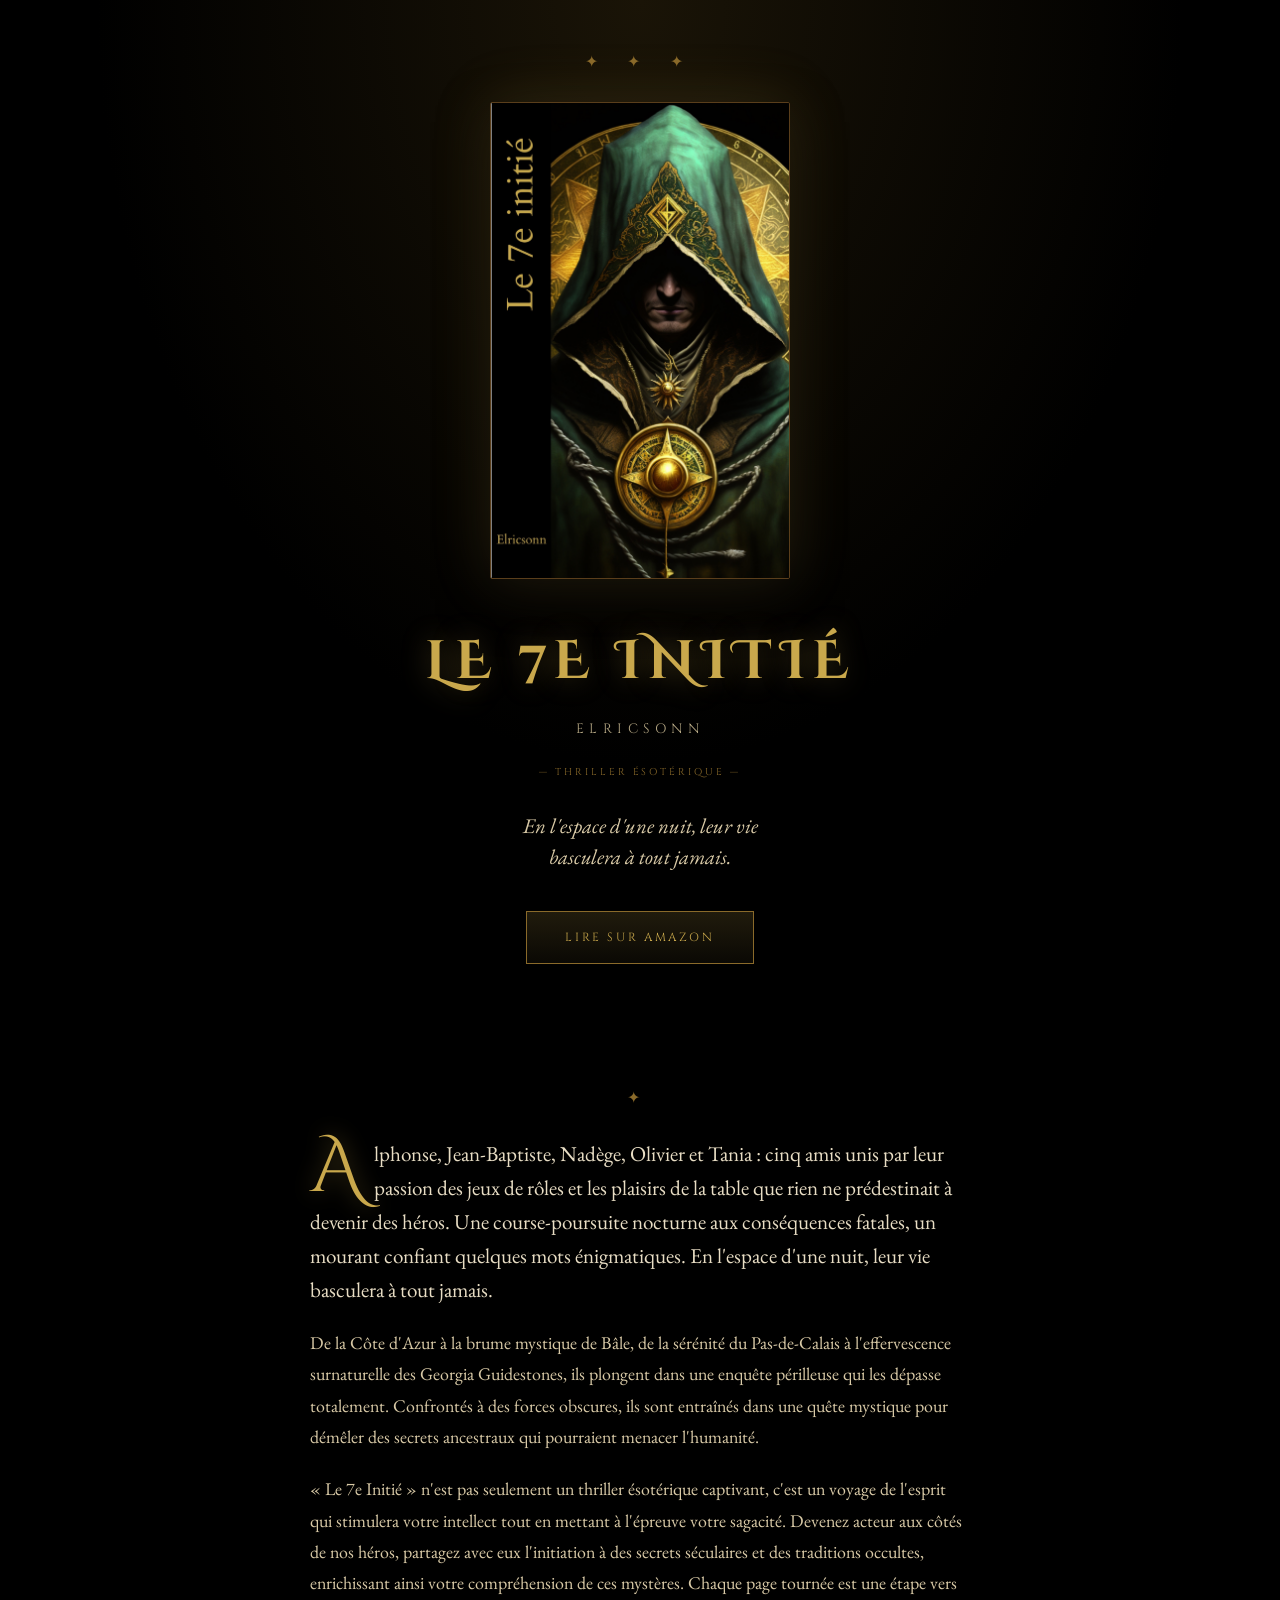
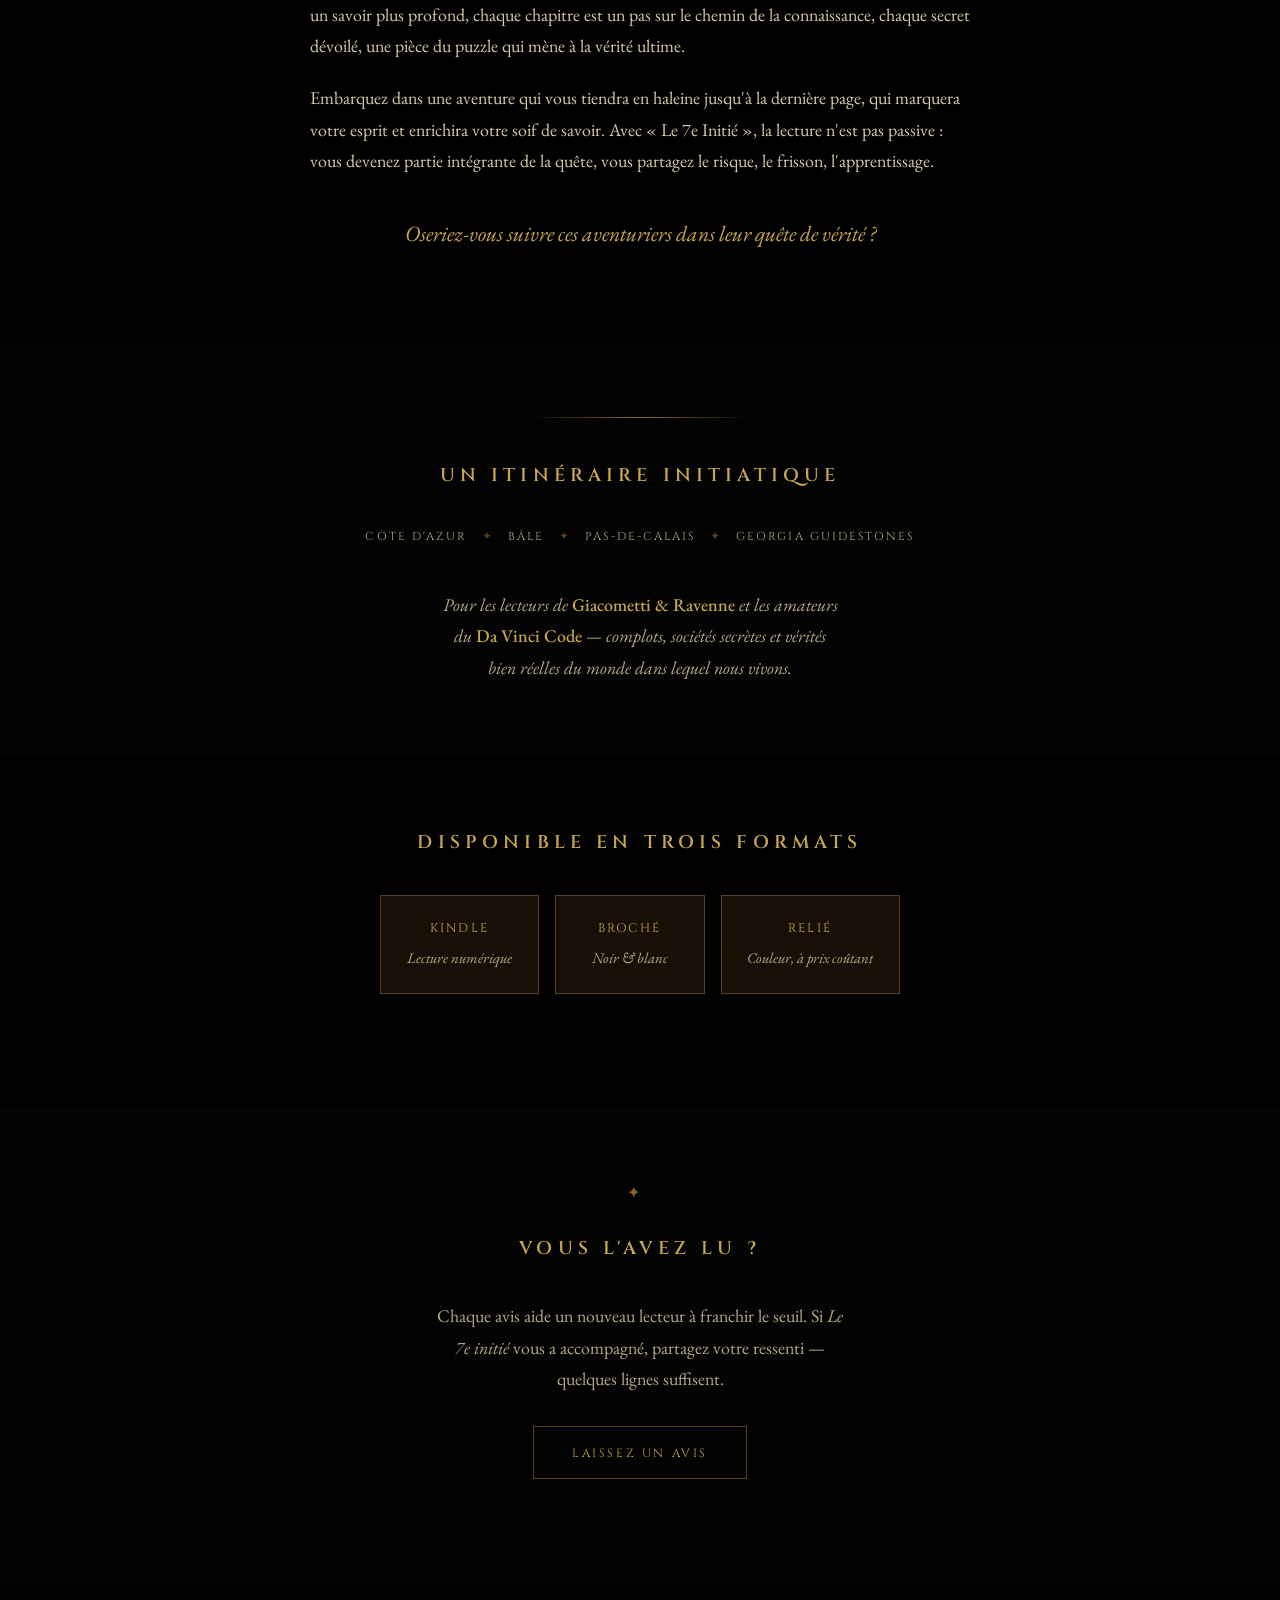
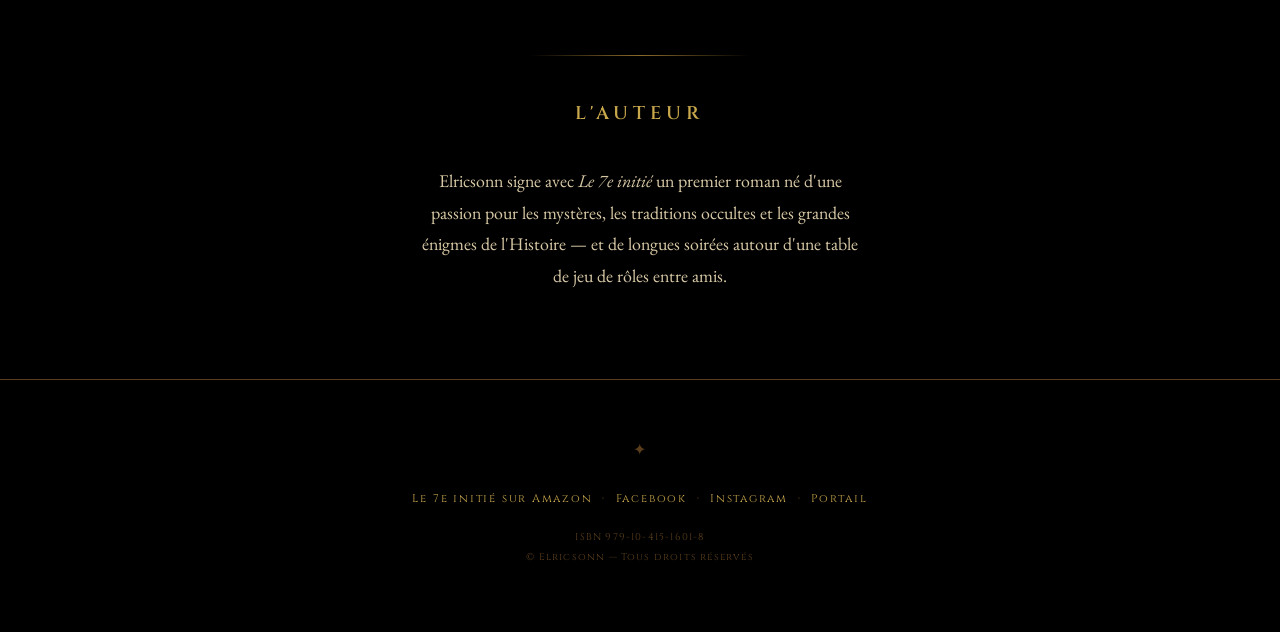
==== index.html @ ddc67968 "Page promo: cartouches formats cliquables, allège les mentions Amazon, lettrine, libellés - Hero "Li" ====
<!DOCTYPE html>
<html lang="fr">
<head>
  <meta charset="UTF-8">
  <meta name="viewport" content="width=device-width, initial-scale=1.0">
  <title>Le 7e initié — Elricsonn · Thriller ésotérique</title>
  <meta name="description" content="Cinq amis, une course-poursuite nocturne, un mourant et quelques mots énigmatiques. Le 7e initié, un thriller ésotérique d'Elricsonn de la Côte d'Azur aux Georgia Guidestones.">
  <meta name="author" content="Elricsonn">

  <!-- Open Graph / partage réseaux -->
  <meta property="og:type" content="book">
  <meta property="og:title" content="Le 7e initié — un thriller ésotérique d'Elricsonn">
  <meta property="og:description" content="En l'espace d'une nuit, leur vie basculera à tout jamais. De la Côte d'Azur à la brume mystique de Bâle, une quête initiatique pour démêler des secrets ancestraux.">
  <meta property="og:image" content="https://elricsonn.github.io/le-7e-initie/assets/couverture.jpg">
  <meta property="og:url" content="https://elricsonn.github.io/le-7e-initie/">
  <meta name="twitter:card" content="summary_large_image">

  <link rel="icon" type="image/png" href="assets/favicon.png">
  <link rel="preconnect" href="https://fonts.googleapis.com">
  <link rel="preconnect" href="https://fonts.gstatic.com" crossorigin>
  <link href="https://fonts.googleapis.com/css2?family=Cinzel:wght@400;600&family=Cinzel+Decorative:wght@400;700&family=EB+Garamond:ital,wght@0,400;0,500;1,400&display=swap" rel="stylesheet">

  <style>
    :root {
      --gold:        #c9a84c;
      --gold-bright: #e3c876;
      --gold-muted:  #8a6a2a;
      --gold-dark:   #5a3e1b;
      --bg:          #000000;
      --card:        rgba(30, 20, 8, 0.82);
      --parchment:   #d8c9a6;
      --parchment-dim:#b6a884;
    }

    *, *::before, *::after { box-sizing: border-box; margin: 0; padding: 0; }

    html { scroll-behavior: smooth; }

    body {
      background-color: var(--bg);
      background-image: radial-gradient(ellipse at 50% 0%, #1a1407 0%, #000000 60%);
      background-attachment: fixed;
      color: var(--parchment);
      font-family: 'EB Garamond', serif;
      font-size: 1.12rem;
      line-height: 1.75;
      -webkit-font-smoothing: antialiased;
      overflow-x: hidden;
    }

    section { padding: 4.5rem 1.5rem; }

    .wrap { max-width: 660px; margin: 0 auto; }

    /* — Ornements & titres — */
    .ornament {
      font-family: 'Cinzel', serif;
      letter-spacing: 0.8em;
      color: var(--gold-muted);
      text-align: center;
      font-size: 1rem;
      margin-bottom: 1.6rem;
    }
    .separator {
      width: 220px; height: 1px; margin: 0 auto;
      background: linear-gradient(to right, transparent, var(--gold-muted), transparent);
    }
    h2 {
      font-family: 'Cinzel', serif;
      font-weight: 600;
      font-size: 1.15rem;
      letter-spacing: 0.28em;
      text-transform: uppercase;
      color: var(--gold);
      text-align: center;
      margin-bottom: 2.2rem;
    }

    /* — HERO — */
    .hero {
      min-height: 100vh;
      display: flex;
      flex-direction: column;
      align-items: center;
      justify-content: center;
      text-align: center;
      padding-top: 3rem;
      padding-bottom: 3rem;
    }
    .cover {
      width: 300px; max-width: 72vw;
      border: 1px solid var(--gold-dark);
      box-shadow: 0 0 60px rgba(201, 168, 76, 0.18), 0 20px 50px rgba(0,0,0,0.7);
      border-radius: 2px;
      transition: transform 0.5s ease, box-shadow 0.5s ease;
    }
    .cover:hover {
      transform: translateY(-6px);
      box-shadow: 0 0 90px rgba(201, 168, 76, 0.32), 0 26px 60px rgba(0,0,0,0.8);
    }
    .hero h1 {
      font-family: 'Cinzel Decorative', serif;
      font-weight: 700;
      font-size: clamp(2.1rem, 7vw, 3.4rem);
      letter-spacing: 0.12em;
      text-transform: uppercase;
      color: var(--gold);
      text-shadow: 0 0 28px rgba(201, 168, 76, 0.35);
      margin: 2.2rem 0 0.5rem;
    }
    .hero .author {
      font-family: 'Cinzel', serif;
      letter-spacing: 0.4em;
      text-transform: uppercase;
      font-size: 0.85rem;
      color: var(--parchment-dim);
    }
    .hero .genre {
      font-family: 'Cinzel', serif;
      letter-spacing: 0.3em;
      text-transform: uppercase;
      font-size: 0.62rem;
      color: var(--gold-muted);
      margin: 1.4rem 0 1.8rem;
      font-variant: small-caps;
    }
    .tagline {
      font-style: italic;
      font-size: 1.3rem;
      color: var(--parchment);
      max-width: 30ch;
      margin: 0 auto 2.4rem;
      line-height: 1.5;
    }

    /* — Boutons — */
    .btn {
      display: inline-block;
      padding: 0.95rem 2.4rem;
      background: transparent;
      border: 1px solid var(--gold-dark);
      color: var(--gold);
      font-family: 'Cinzel', serif;
      font-size: 0.74rem;
      letter-spacing: 0.22em;
      text-transform: uppercase;
      text-decoration: none;
      cursor: pointer;
      transition: background 0.3s, border-color 0.3s, color 0.3s;
    }
    .btn:hover { background: rgba(201, 168, 76, 0.12); border-color: var(--gold); color: var(--gold-bright); }
    .btn-primary {
      background: linear-gradient(180deg, rgba(201,168,76,0.16), rgba(201,168,76,0.05));
      border-color: var(--gold-muted);
    }
    .btn-primary:hover { background: rgba(201, 168, 76, 0.22); }

    /* — Résumé — */
    .recit p { margin-bottom: 1.3rem; }
    .recit .lead {
      font-size: 1.32rem;
      line-height: 1.6;
      color: #e8ddc4;
    }
    .recit .lead::first-letter {
      font-family: 'Cinzel Decorative', serif;
      font-size: 4.6rem;
      float: left;
      line-height: 0.72;
      padding: 0.3rem 0.7rem 0 0;
      color: var(--gold);
      text-shadow: 0 0 22px rgba(201, 168, 76, 0.4);
    }
    .closing {
      text-align: center;
      font-style: italic;
      font-size: 1.35rem;
      color: var(--gold);
      margin-top: 2.4rem;
    }

    /* — Univers — */
    .univers { background: rgba(255,255,255,0.012); }
    .voyage {
      display: flex; flex-wrap: wrap; justify-content: center; align-items: center;
      gap: 0.5rem 0.9rem; margin: 0 auto 2.6rem; max-width: 600px;
      font-family: 'Cinzel', serif; font-size: 0.72rem; letter-spacing: 0.18em;
      text-transform: uppercase; color: var(--parchment-dim);
    }
    .voyage .step { white-space: nowrap; }
    .voyage .arrow { color: var(--gold-dark); }
    .comp {
      text-align: center; font-style: italic; color: var(--parchment-dim);
      max-width: 44ch; margin: 0 auto;
    }
    .comp strong { color: var(--gold); font-style: normal; font-weight: 500; }

    /* — Formats — */
    .formats { display: flex; flex-wrap: wrap; justify-content: center; gap: 1rem; margin-bottom: 2.6rem; }
    .format-card {
      border: 1px solid var(--gold-dark);
      background: var(--card);
      padding: 1.4rem 1.6rem;
      min-width: 150px; text-align: center;
      text-decoration: none; color: inherit; display: block;
      transition: transform 0.3s, border-color 0.3s, box-shadow 0.3s, background 0.3s;
    }
    .format-card:hover {
      transform: translateY(-5px);
      border-color: var(--gold);
      background: rgba(201, 168, 76, 0.10);
      box-shadow: 0 0 30px rgba(201, 168, 76, 0.18);
    }
    .format-card:hover .fmt { color: var(--gold-bright); }
    .format-card .fmt {
      font-family: 'Cinzel', serif; font-size: 0.78rem; letter-spacing: 0.18em;
      text-transform: uppercase; color: var(--gold); margin-bottom: 0.3rem;
    }
    .format-card .fmt-note { font-size: 0.92rem; color: var(--parchment-dim); font-style: italic; }
    .center { text-align: center; }

    /* — Avis (sollicitation) — */
    .avis { background: rgba(255,255,255,0.012); }
    .avis p { text-align: center; max-width: 46ch; margin: 0 auto 2rem; color: var(--parchment-dim); }

    /* — Auteur — */
    .auteur p { text-align: center; max-width: 50ch; margin: 0 auto 1rem; }

    /* — Footer — */
    footer {
      text-align: center; padding: 3.5rem 1.5rem 4rem;
      border-top: 1px solid var(--gold-dark);
      font-family: 'Cinzel', serif; font-size: 0.7rem; letter-spacing: 0.16em;
      color: var(--gold-muted);
    }
    footer a { color: var(--gold); text-decoration: none; }
    footer a:hover { color: var(--gold-bright); }
    footer .meta { margin-top: 1.2rem; font-size: 0.62rem; color: var(--gold-dark); letter-spacing: 0.12em; line-height: 2; }
    .footer-ornament { color: var(--gold-dark); font-size: 1rem; margin-bottom: 1.6rem; }

    /* — Apparition au scroll — */
    .reveal { opacity: 0; transform: translateY(24px); transition: opacity 0.9s ease, transform 0.9s ease; }
    .reveal.visible { opacity: 1; transform: none; }
    @media (prefers-reduced-motion: reduce) { .reveal { opacity: 1; transform: none; transition: none; } }
  </style>
</head>
<body>

  <!-- ===== HERO ===== -->
  <section class="hero">
    <div class="ornament">✦ ✦ ✦</div>
    <img class="cover" src="assets/couverture.jpg" alt="Couverture du roman Le 7e initié d'Elricsonn">
    <h1>Le 7e initié</h1>
    <p class="author">Elricsonn</p>
    <p class="genre">— Thriller ésotérique —</p>
    <p class="tagline">En l'espace d'une nuit, leur vie basculera à tout jamais.</p>
    <a class="btn btn-primary" href="https://www.amazon.fr/dp/B0D47VNLK6" target="_blank" rel="noopener">Lire sur Amazon</a>
  </section>

  <!-- ===== LE RÉCIT ===== -->
  <section class="recit">
    <div class="wrap">
      <div class="ornament reveal">✦</div>
      <p class="lead reveal">Alphonse, Jean-Baptiste, Nadège, Olivier et Tania : cinq amis unis par leur passion des jeux de rôles et les plaisirs de la table que rien ne prédestinait à devenir des héros. Une course-poursuite nocturne aux conséquences fatales, un mourant confiant quelques mots énigmatiques. En l'espace d'une nuit, leur vie basculera à tout jamais.</p>
      <p class="reveal">De la Côte d'Azur à la brume mystique de Bâle, de la sérénité du Pas-de-Calais à l'effervescence surnaturelle des Georgia Guidestones, ils plongent dans une enquête périlleuse qui les dépasse totalement. Confrontés à des forces obscures, ils sont entraînés dans une quête mystique pour démêler des secrets ancestraux qui pourraient menacer l'humanité.</p>
      <p class="reveal">« Le 7e Initié » n'est pas seulement un thriller ésotérique captivant, c'est un voyage de l'esprit qui stimulera votre intellect tout en mettant à l'épreuve votre sagacité. Devenez acteur aux côtés de nos héros, partagez avec eux l'initiation à des secrets séculaires et des traditions occultes, enrichissant ainsi votre compréhension de ces mystères. Chaque page tournée est une étape vers un savoir plus profond, chaque chapitre est un pas sur le chemin de la connaissance, chaque secret dévoilé, une pièce du puzzle qui mène à la vérité ultime.</p>
      <p class="reveal">Embarquez dans une aventure qui vous tiendra en haleine jusqu'à la dernière page, qui marquera votre esprit et enrichira votre soif de savoir. Avec « Le 7e Initié », la lecture n'est pas passive : vous devenez partie intégrante de la quête, vous partagez le risque, le frisson, l'apprentissage.</p>
      <p class="closing reveal">Oseriez-vous suivre ces aventuriers dans leur quête de vérité ?</p>
    </div>
  </section>

  <!-- ===== L'UNIVERS ===== -->
  <section class="univers">
    <div class="wrap">
      <div class="separator reveal"></div>
      <h2 class="reveal" style="margin-top:2.6rem;">Un itinéraire initiatique</h2>
      <div class="voyage reveal">
        <span class="step">Côte d'Azur</span><span class="arrow">✦</span>
        <span class="step">Bâle</span><span class="arrow">✦</span>
        <span class="step">Pas-de-Calais</span><span class="arrow">✦</span>
        <span class="step">Georgia Guidestones</span>
      </div>
      <p class="comp reveal">Pour les lecteurs de <strong>Giacometti &amp; Ravenne</strong> et les amateurs du <strong>Da Vinci Code</strong> — complots, sociétés secrètes et vérités bien réelles du monde dans lequel nous vivons.</p>
    </div>
  </section>

  <!-- ===== FORMATS ===== -->
  <section class="formats-section">
    <div class="wrap">
      <h2 class="reveal">Disponible en trois formats</h2>
      <div class="formats reveal">
        <a class="format-card" href="https://amzn.eu/d/0el2aPO5" target="_blank" rel="noopener"><div class="fmt">Kindle</div><div class="fmt-note">Lecture numérique</div></a>
        <a class="format-card" href="https://amzn.eu/d/0iWhM9ba" target="_blank" rel="noopener"><div class="fmt">Broché</div><div class="fmt-note">Noir &amp; blanc</div></a>
        <a class="format-card" href="https://amzn.eu/d/0bIj7FCk" target="_blank" rel="noopener"><div class="fmt">Relié</div><div class="fmt-note">Couleur, à prix coûtant</div></a>
      </div>
    </div>
  </section>

  <!-- ===== AVIS (sollicitation) ===== -->
  <section class="avis">
    <div class="wrap">
      <div class="ornament reveal">✦</div>
      <h2 class="reveal">Vous l'avez lu ?</h2>
      <p class="reveal">Chaque avis aide un nouveau lecteur à franchir le seuil. Si <em>Le 7e initié</em> vous a accompagné, partagez votre ressenti — quelques lignes suffisent.</p>
      <p class="center reveal"><a class="btn" href="https://www.amazon.fr/7e-initi%C3%A9-Elricsonn/dp/B0D3Y9DV12/ref=tmm_pap_swatch_0#averageCustomerReviewsAnchor" target="_blank" rel="noopener">Laissez un avis</a></p>
    </div>
  </section>

  <!-- ===== AUTEUR ===== -->
  <section class="auteur">
    <div class="wrap">
      <div class="separator reveal"></div>
      <h2 class="reveal" style="margin-top:2.6rem;">L'auteur</h2>
      <!-- TODO Pascal : remplacer par ta vraie bio -->
      <p class="reveal">Elricsonn signe avec <em>Le 7e initié</em> un premier roman né d'une passion pour les mystères, les traditions occultes et les grandes énigmes de l'Histoire — et de longues soirées autour d'une table de jeu de rôles entre amis.</p>
    </div>
  </section>

  <!-- ===== FOOTER ===== -->
  <footer>
    <div class="footer-ornament">✦</div>
    <a href="https://www.amazon.fr/dp/B0D47VNLK6" target="_blank" rel="noopener">Le 7e initié sur Amazon</a>
    &nbsp;·&nbsp;
    <a href="https://www.facebook.com/elricsonn.auteur" target="_blank" rel="noopener">Facebook</a>
    &nbsp;·&nbsp;
    <a href="https://www.instagram.com/elricsonn.auteur" target="_blank" rel="noopener">Instagram</a>
    &nbsp;·&nbsp;
    <a href="https://elricsonn.github.io">Portail</a>
    <div class="meta">
      ISBN 979-10-415-1601-8<br>
      © Elricsonn — Tous droits réservés
    </div>
  </footer>

  <script>
    const io = new IntersectionObserver((entries) => {
      entries.forEach(e => { if (e.isIntersecting) { e.target.classList.add('visible'); io.unobserve(e.target); } });
    }, { threshold: 0.15 });
    document.querySelectorAll('.reveal').forEach(el => io.observe(el));
  </script>

</body>
</html>
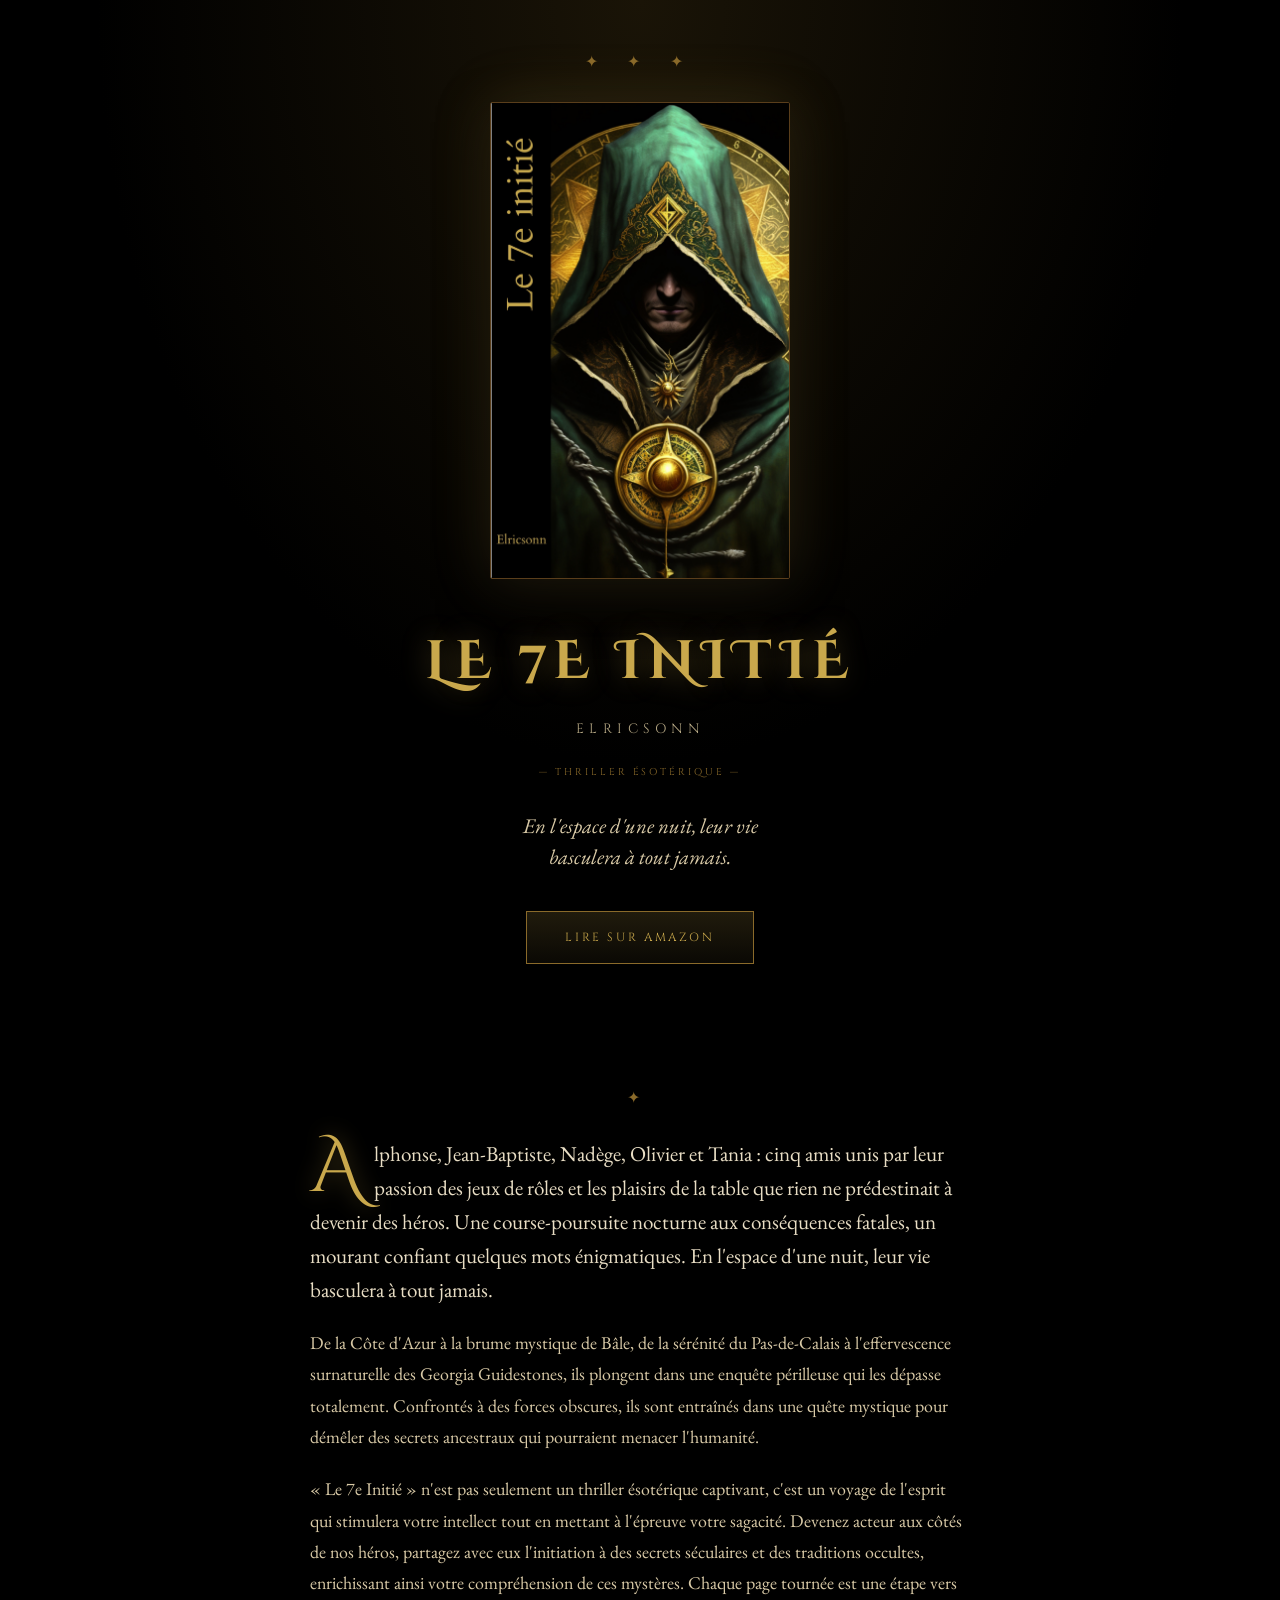
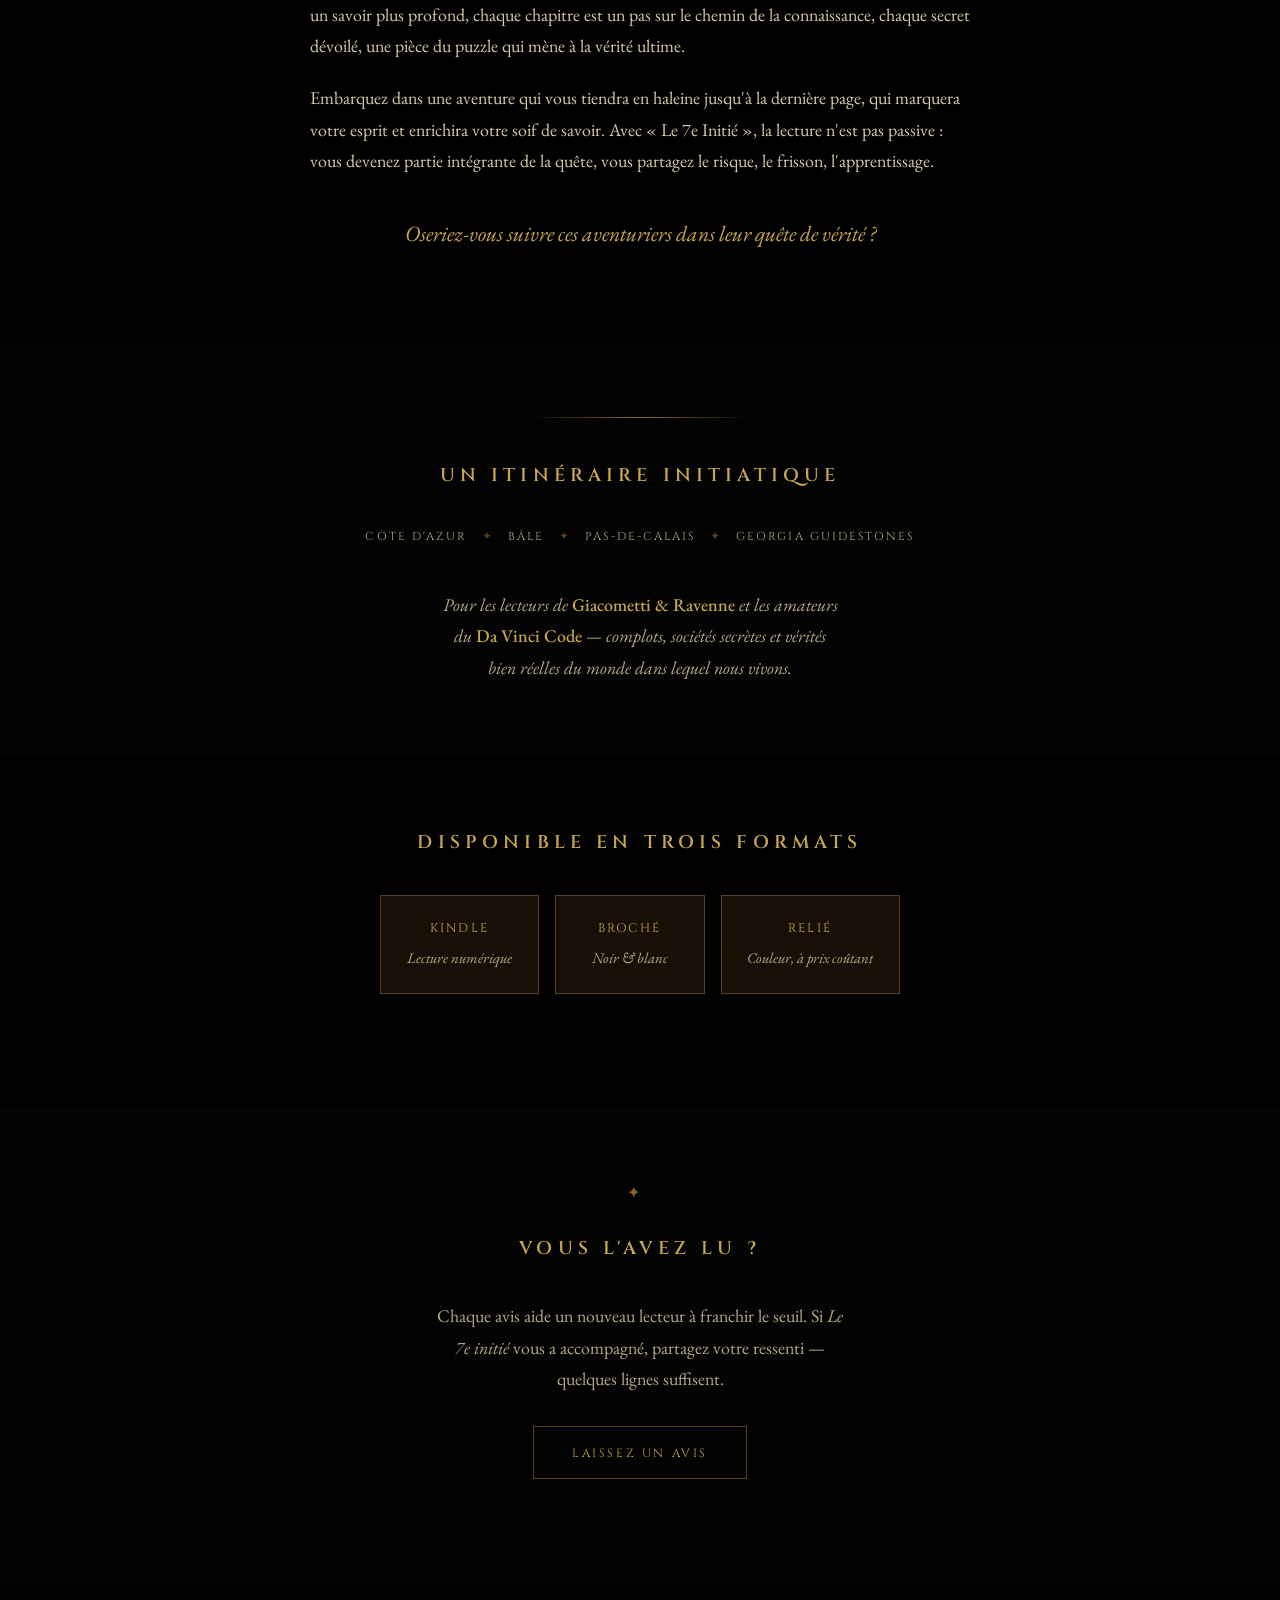
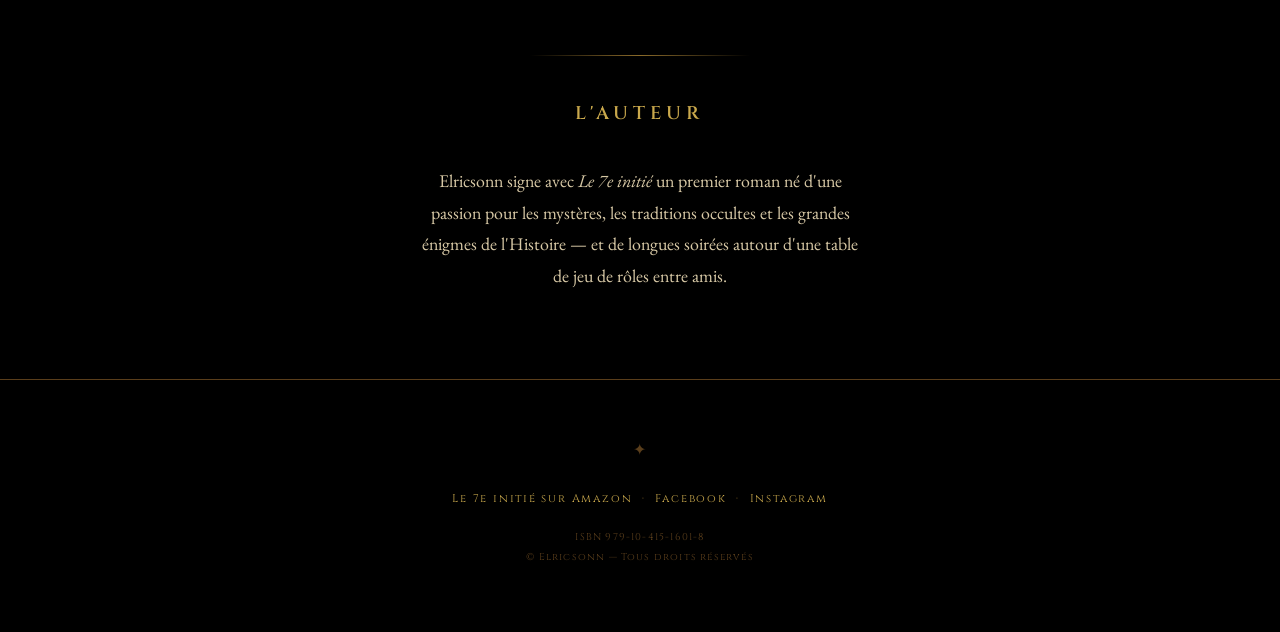
==== commit f239bf30: "Footer: Instagram -> compte elricsonn, retire le lien Portail Co-Authored-By: Claude Opus 4.7 (1M co" ====
--- a/index.html
+++ b/index.html
@@ -323,9 +323,7 @@
     &nbsp;·&nbsp;
     <a href="https://www.facebook.com/elricsonn.auteur" target="_blank" rel="noopener">Facebook</a>
     &nbsp;·&nbsp;
-    <a href="https://www.instagram.com/elricsonn.auteur" target="_blank" rel="noopener">Instagram</a>
-    &nbsp;·&nbsp;
-    <a href="https://elricsonn.github.io">Portail</a>
+    <a href="https://www.instagram.com/elricsonn/" target="_blank" rel="noopener">Instagram</a>
     <div class="meta">
       ISBN 979-10-415-1601-8<br>
       © Elricsonn — Tous droits réservés
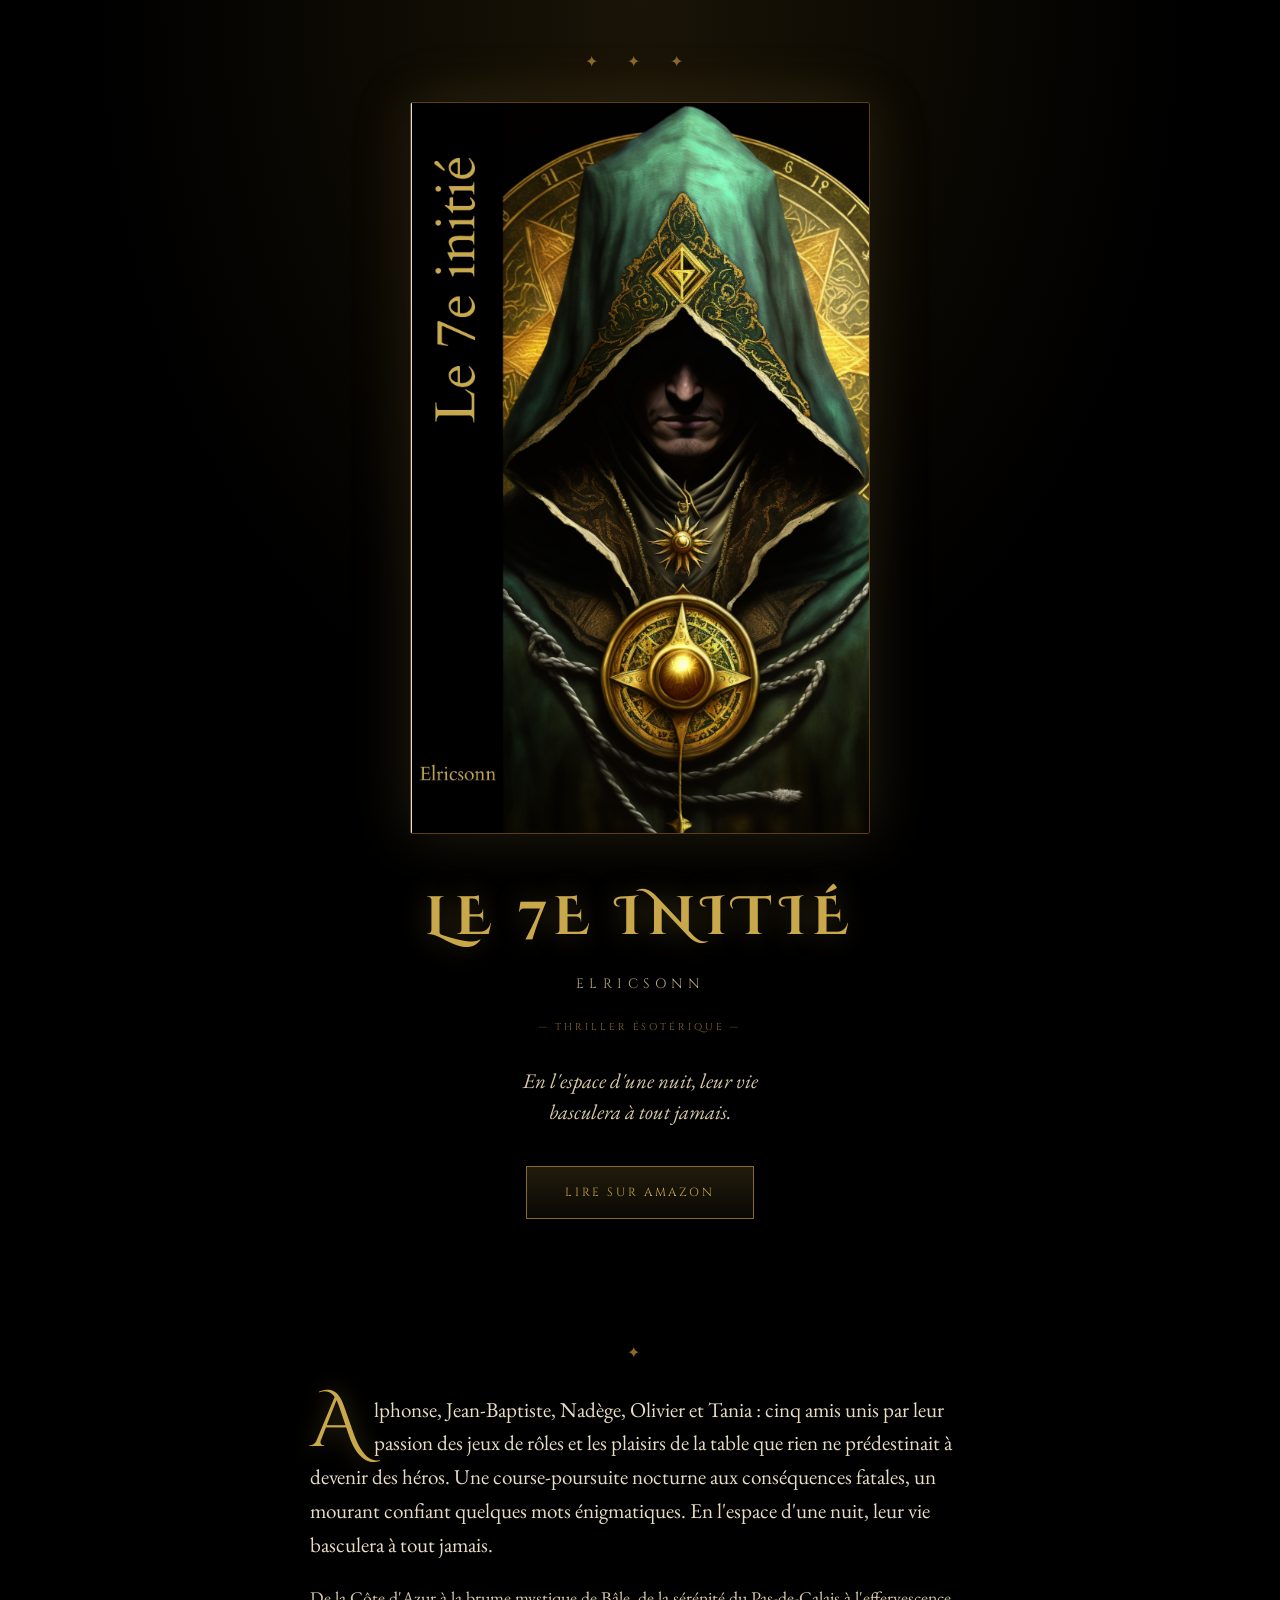
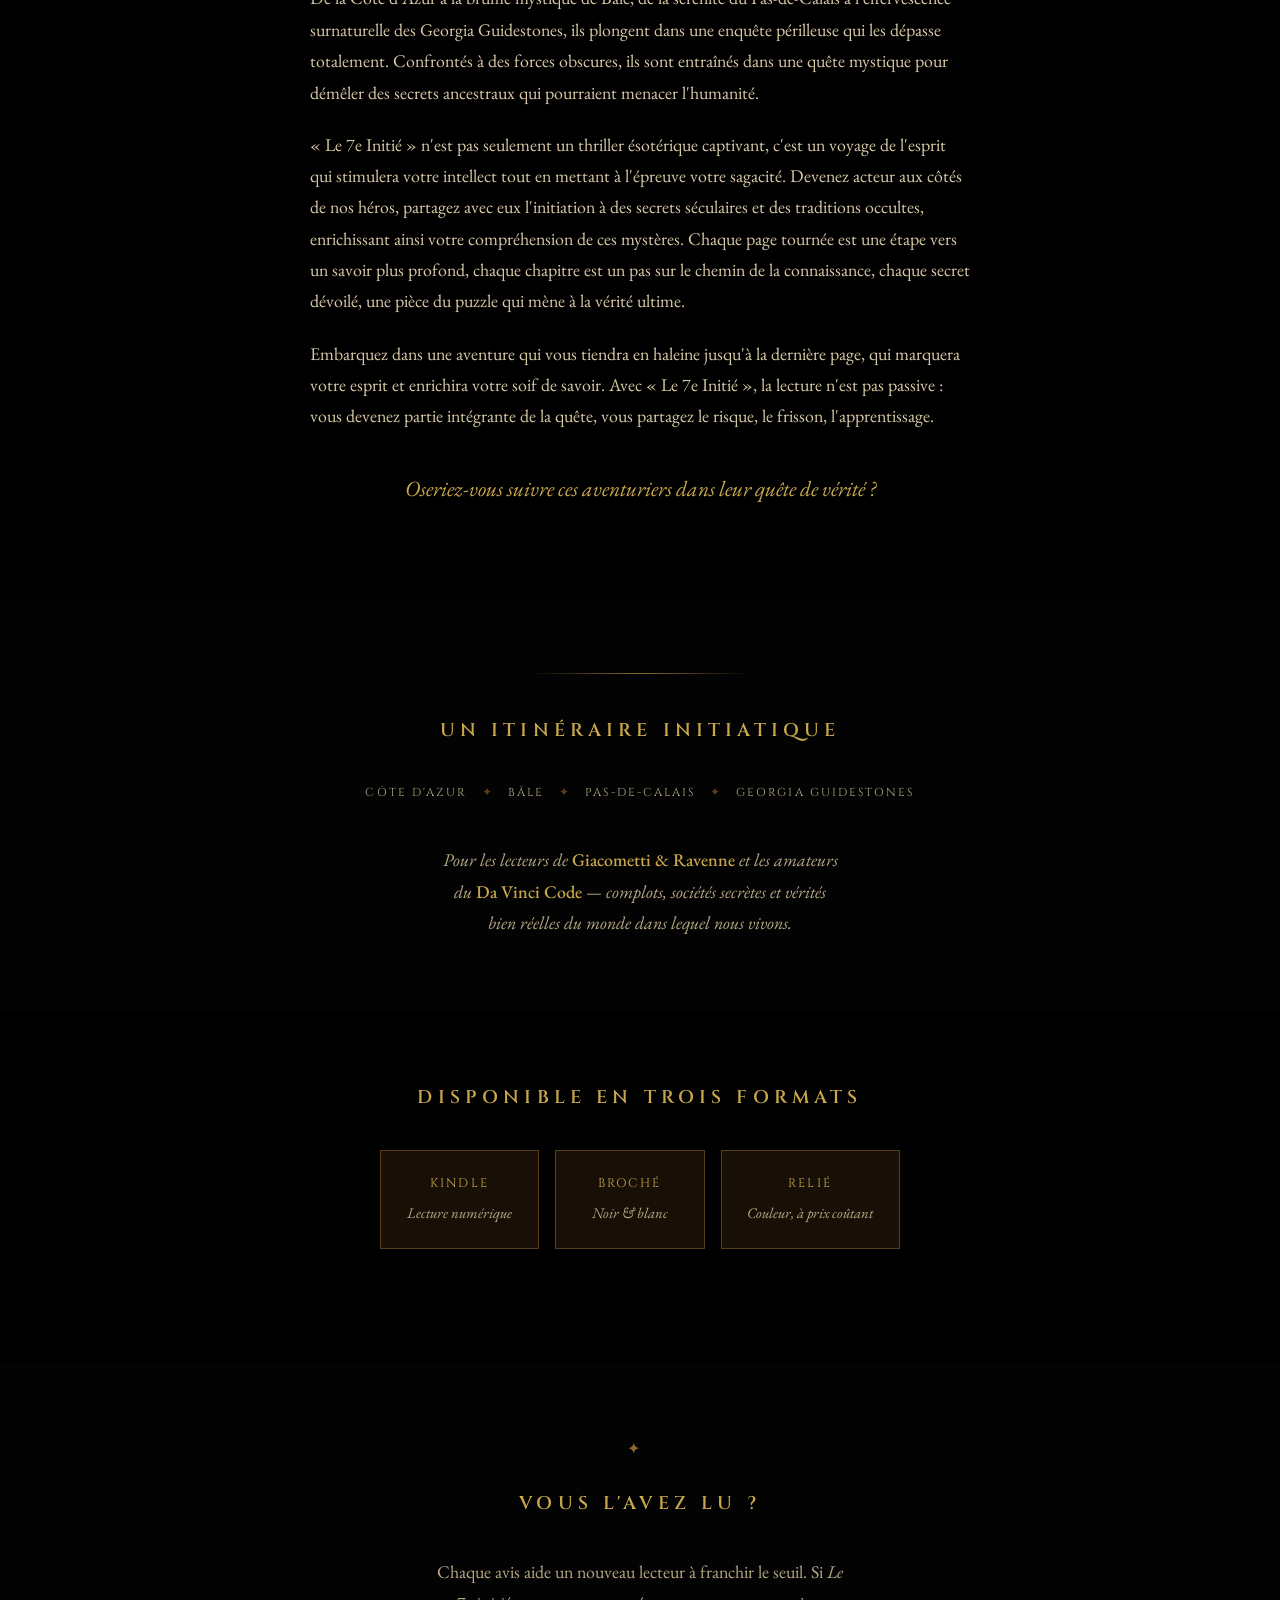
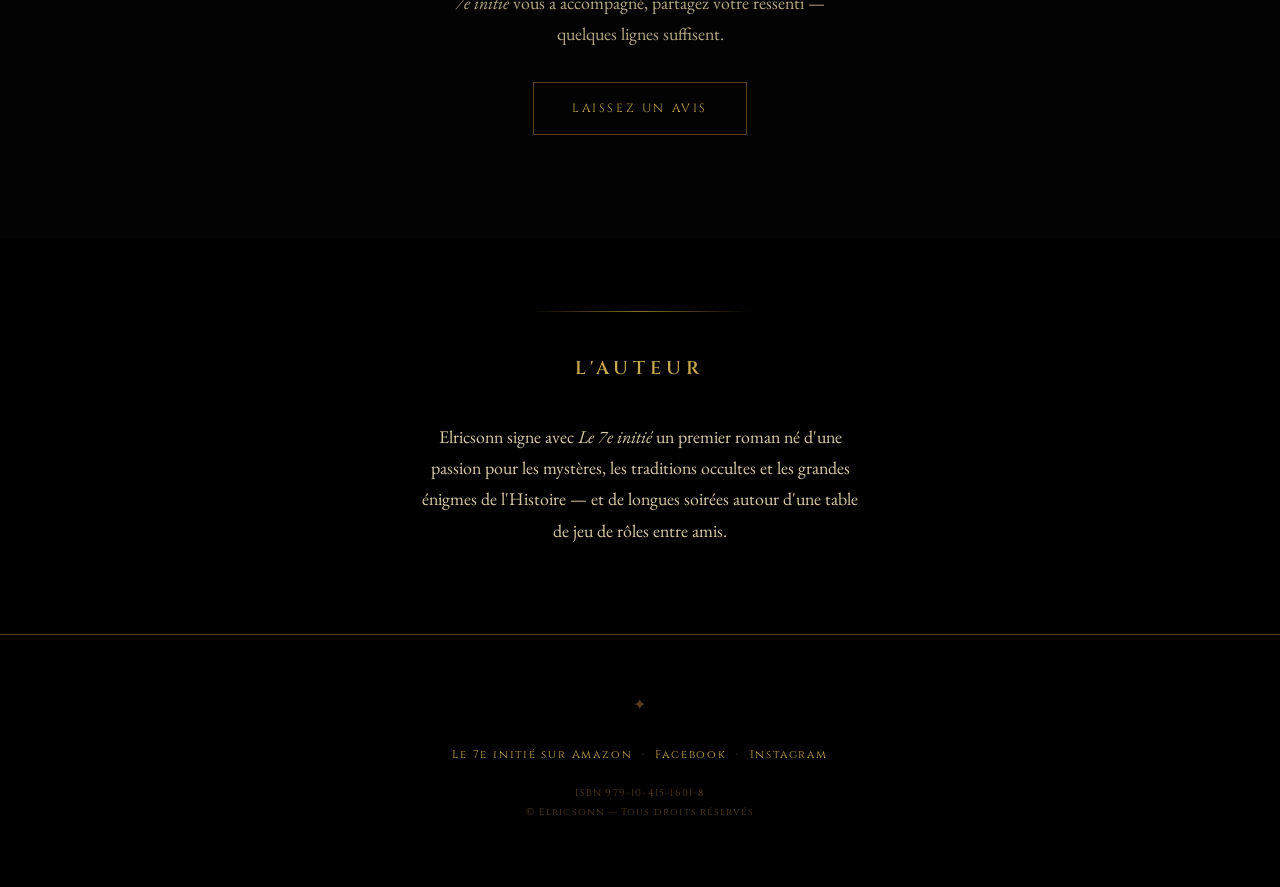
==== commit e62b45c8: "Accueil: agrandit la couverture (300px -> 460px) Co-Authored-By: Claude Opus 4.7 (1M context) <norep" ====
--- a/index.html
+++ b/index.html
@@ -88,7 +88,7 @@
       padding-bottom: 3rem;
     }
     .cover {
-      width: 300px; max-width: 72vw;
+      width: 460px; max-width: 88vw;
       border: 1px solid var(--gold-dark);
       box-shadow: 0 0 60px rgba(201, 168, 76, 0.18), 0 20px 50px rgba(0,0,0,0.7);
       border-radius: 2px;
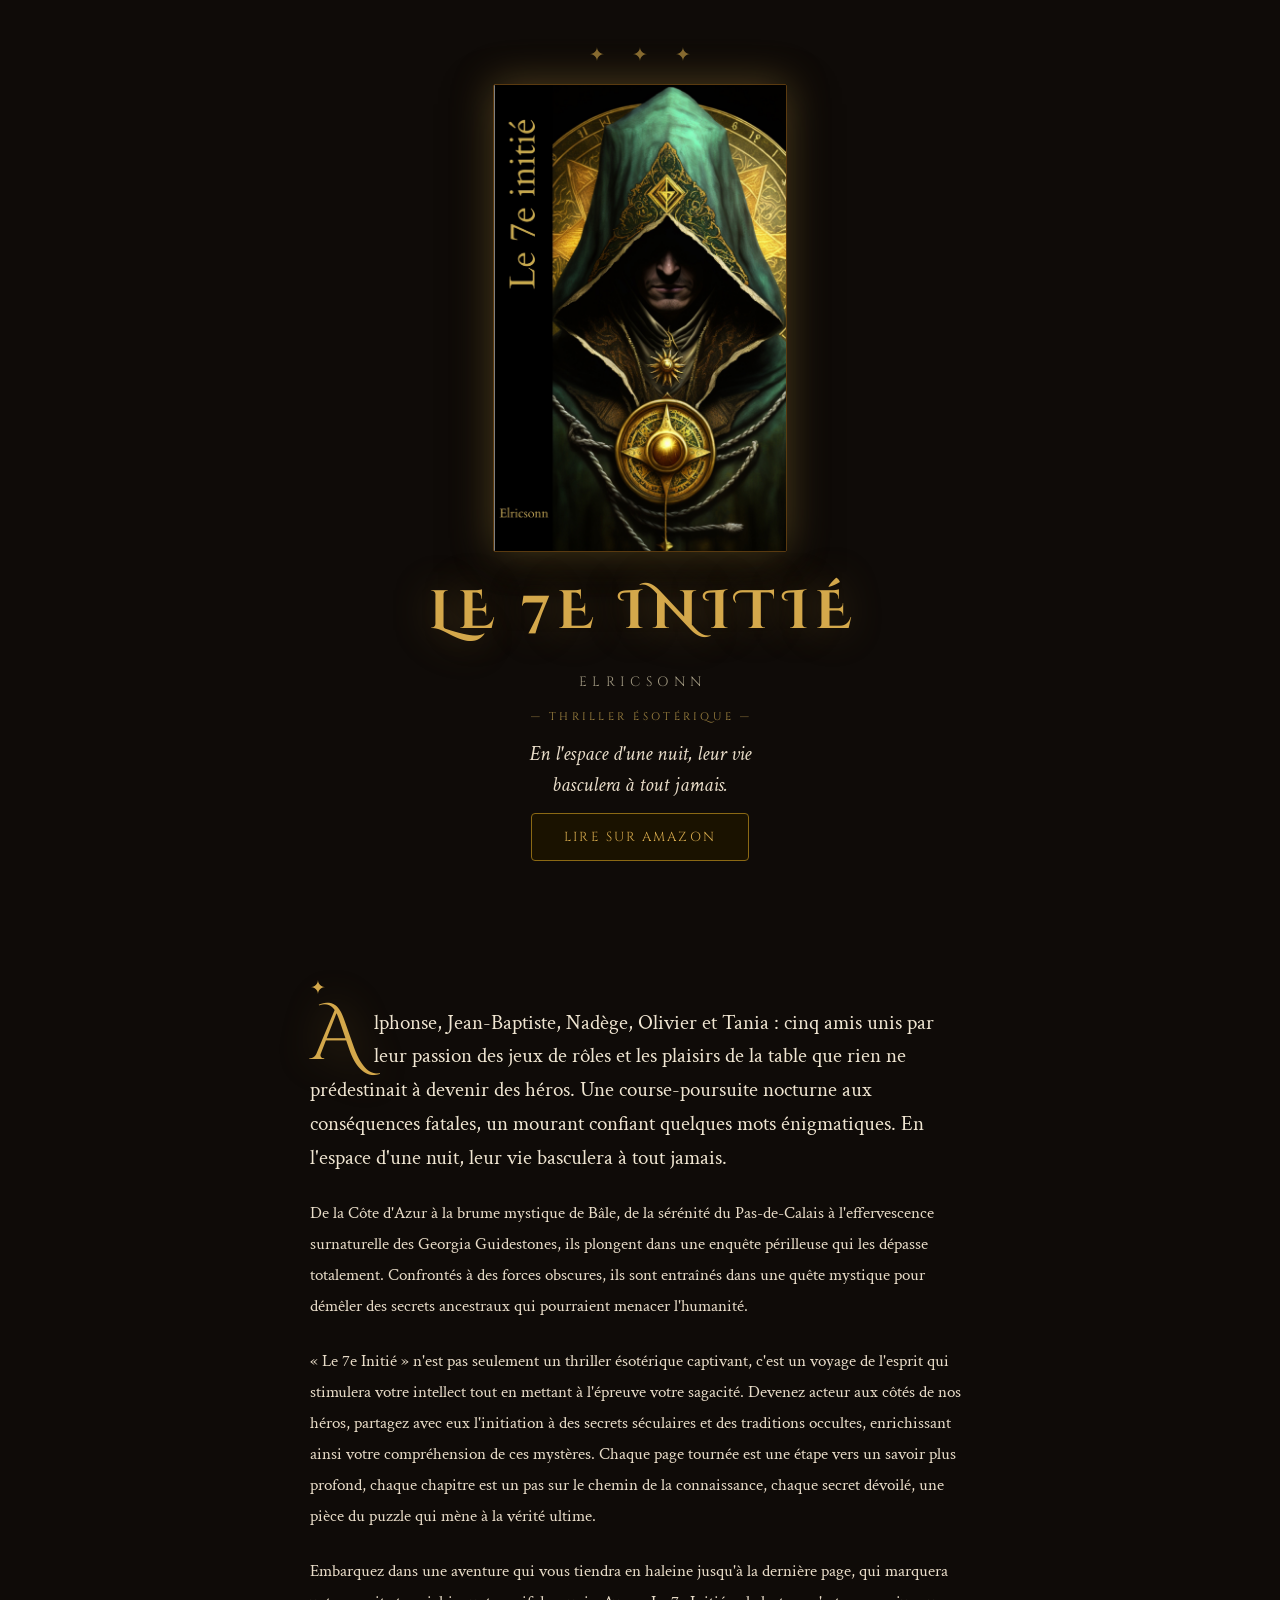
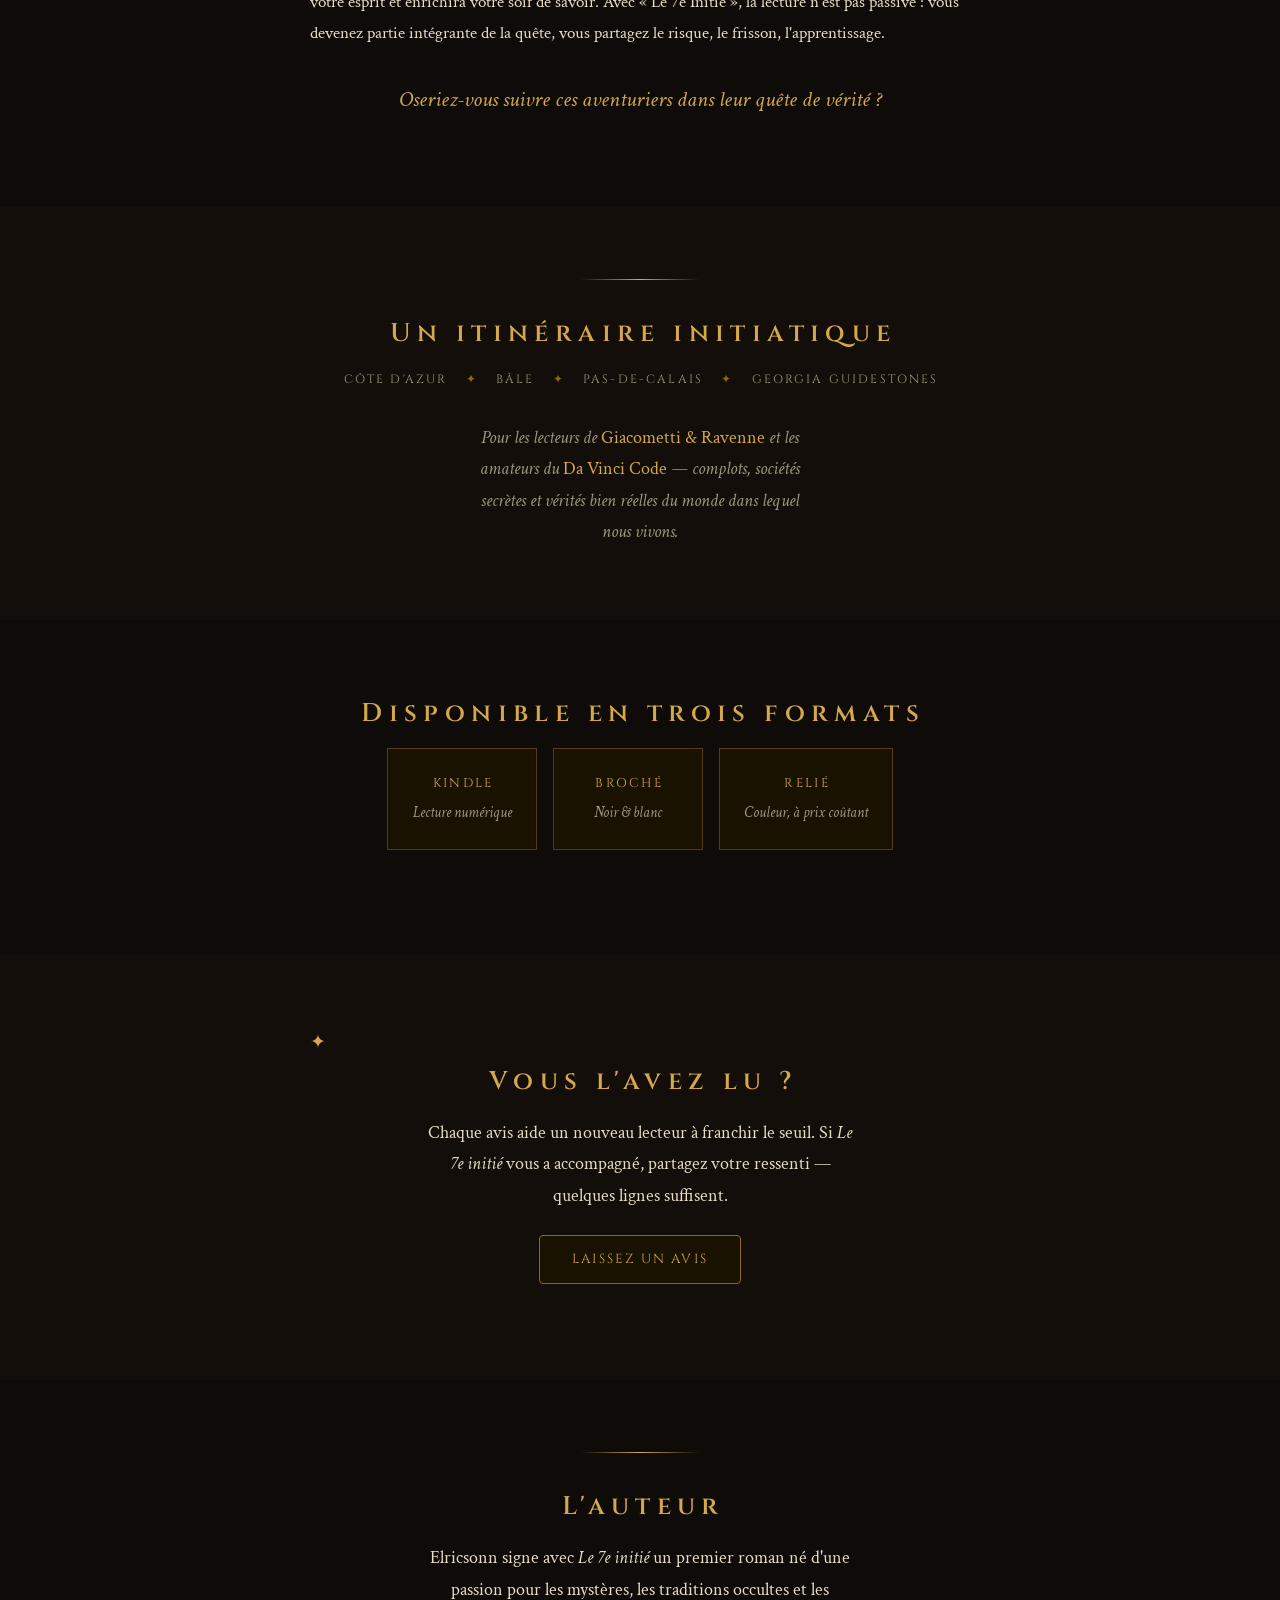
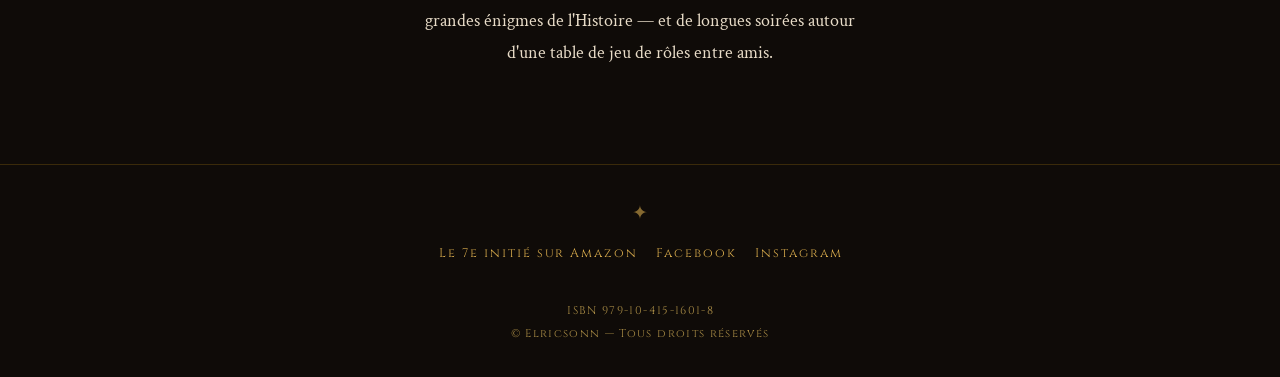
==== commit 8c91cb62: "Refonte Claude Design : design system partagé, accessibilité, corrections Identité visuelle conservé" ====
--- a/index.html
+++ b/index.html
@@ -7,7 +7,6 @@
   <meta name="description" content="Cinq amis, une course-poursuite nocturne, un mourant et quelques mots énigmatiques. Le 7e initié, un thriller ésotérique d'Elricsonn de la Côte d'Azur aux Georgia Guidestones.">
   <meta name="author" content="Elricsonn">
 
-  <!-- Open Graph / partage réseaux -->
   <meta property="og:type" content="book">
   <meta property="og:title" content="Le 7e initié — un thriller ésotérique d'Elricsonn">
   <meta property="og:description" content="En l'espace d'une nuit, leur vie basculera à tout jamais. De la Côte d'Azur à la brume mystique de Bâle, une quête initiatique pour démêler des secrets ancestraux.">
@@ -18,323 +17,108 @@
   <link rel="icon" type="image/png" href="assets/favicon.png">
   <link rel="preconnect" href="https://fonts.googleapis.com">
   <link rel="preconnect" href="https://fonts.gstatic.com" crossorigin>
-  <link href="https://fonts.googleapis.com/css2?family=Cinzel:wght@400;600&family=Cinzel+Decorative:wght@400;700&family=EB+Garamond:ital,wght@0,400;0,500;1,400&display=swap" rel="stylesheet">
-
-  <style>
-    :root {
-      --gold:        #c9a84c;
-      --gold-bright: #e3c876;
-      --gold-muted:  #8a6a2a;
-      --gold-dark:   #5a3e1b;
-      --bg:          #000000;
-      --card:        rgba(30, 20, 8, 0.82);
-      --parchment:   #d8c9a6;
-      --parchment-dim:#b6a884;
-    }
-
-    *, *::before, *::after { box-sizing: border-box; margin: 0; padding: 0; }
-
-    html { scroll-behavior: smooth; }
-
-    body {
-      background-color: var(--bg);
-      background-image: radial-gradient(ellipse at 50% 0%, #1a1407 0%, #000000 60%);
-      background-attachment: fixed;
-      color: var(--parchment);
-      font-family: 'EB Garamond', serif;
-      font-size: 1.12rem;
-      line-height: 1.75;
-      -webkit-font-smoothing: antialiased;
-      overflow-x: hidden;
-    }
-
-    section { padding: 4.5rem 1.5rem; }
-
-    .wrap { max-width: 660px; margin: 0 auto; }
-
-    /* — Ornements & titres — */
-    .ornament {
-      font-family: 'Cinzel', serif;
-      letter-spacing: 0.8em;
-      color: var(--gold-muted);
-      text-align: center;
-      font-size: 1rem;
-      margin-bottom: 1.6rem;
-    }
-    .separator {
-      width: 220px; height: 1px; margin: 0 auto;
-      background: linear-gradient(to right, transparent, var(--gold-muted), transparent);
-    }
-    h2 {
-      font-family: 'Cinzel', serif;
-      font-weight: 600;
-      font-size: 1.15rem;
-      letter-spacing: 0.28em;
-      text-transform: uppercase;
-      color: var(--gold);
-      text-align: center;
-      margin-bottom: 2.2rem;
-    }
-
-    /* — HERO — */
-    .hero {
-      min-height: 100vh;
-      display: flex;
-      flex-direction: column;
-      align-items: center;
-      justify-content: center;
-      text-align: center;
-      padding-top: 3rem;
-      padding-bottom: 3rem;
-    }
-    .cover {
-      width: 460px; max-width: 88vw;
-      border: 1px solid var(--gold-dark);
-      box-shadow: 0 0 60px rgba(201, 168, 76, 0.18), 0 20px 50px rgba(0,0,0,0.7);
-      border-radius: 2px;
-      transition: transform 0.5s ease, box-shadow 0.5s ease;
-    }
-    .cover:hover {
-      transform: translateY(-6px);
-      box-shadow: 0 0 90px rgba(201, 168, 76, 0.32), 0 26px 60px rgba(0,0,0,0.8);
-    }
-    .hero h1 {
-      font-family: 'Cinzel Decorative', serif;
-      font-weight: 700;
-      font-size: clamp(2.1rem, 7vw, 3.4rem);
-      letter-spacing: 0.12em;
-      text-transform: uppercase;
-      color: var(--gold);
-      text-shadow: 0 0 28px rgba(201, 168, 76, 0.35);
-      margin: 2.2rem 0 0.5rem;
-    }
-    .hero .author {
-      font-family: 'Cinzel', serif;
-      letter-spacing: 0.4em;
-      text-transform: uppercase;
-      font-size: 0.85rem;
-      color: var(--parchment-dim);
-    }
-    .hero .genre {
-      font-family: 'Cinzel', serif;
-      letter-spacing: 0.3em;
-      text-transform: uppercase;
-      font-size: 0.62rem;
-      color: var(--gold-muted);
-      margin: 1.4rem 0 1.8rem;
-      font-variant: small-caps;
-    }
-    .tagline {
-      font-style: italic;
-      font-size: 1.3rem;
-      color: var(--parchment);
-      max-width: 30ch;
-      margin: 0 auto 2.4rem;
-      line-height: 1.5;
-    }
-
-    /* — Boutons — */
-    .btn {
-      display: inline-block;
-      padding: 0.95rem 2.4rem;
-      background: transparent;
-      border: 1px solid var(--gold-dark);
-      color: var(--gold);
-      font-family: 'Cinzel', serif;
-      font-size: 0.74rem;
-      letter-spacing: 0.22em;
-      text-transform: uppercase;
-      text-decoration: none;
-      cursor: pointer;
-      transition: background 0.3s, border-color 0.3s, color 0.3s;
-    }
-    .btn:hover { background: rgba(201, 168, 76, 0.12); border-color: var(--gold); color: var(--gold-bright); }
-    .btn-primary {
-      background: linear-gradient(180deg, rgba(201,168,76,0.16), rgba(201,168,76,0.05));
-      border-color: var(--gold-muted);
-    }
-    .btn-primary:hover { background: rgba(201, 168, 76, 0.22); }
-
-    /* — Résumé — */
-    .recit p { margin-bottom: 1.3rem; }
-    .recit .lead {
-      font-size: 1.32rem;
-      line-height: 1.6;
-      color: #e8ddc4;
-    }
-    .recit .lead::first-letter {
-      font-family: 'Cinzel Decorative', serif;
-      font-size: 4.6rem;
-      float: left;
-      line-height: 0.72;
-      padding: 0.3rem 0.7rem 0 0;
-      color: var(--gold);
-      text-shadow: 0 0 22px rgba(201, 168, 76, 0.4);
-    }
-    .closing {
-      text-align: center;
-      font-style: italic;
-      font-size: 1.35rem;
-      color: var(--gold);
-      margin-top: 2.4rem;
-    }
-
-    /* — Univers — */
-    .univers { background: rgba(255,255,255,0.012); }
-    .voyage {
-      display: flex; flex-wrap: wrap; justify-content: center; align-items: center;
-      gap: 0.5rem 0.9rem; margin: 0 auto 2.6rem; max-width: 600px;
-      font-family: 'Cinzel', serif; font-size: 0.72rem; letter-spacing: 0.18em;
-      text-transform: uppercase; color: var(--parchment-dim);
-    }
-    .voyage .step { white-space: nowrap; }
-    .voyage .arrow { color: var(--gold-dark); }
-    .comp {
-      text-align: center; font-style: italic; color: var(--parchment-dim);
-      max-width: 44ch; margin: 0 auto;
-    }
-    .comp strong { color: var(--gold); font-style: normal; font-weight: 500; }
-
-    /* — Formats — */
-    .formats { display: flex; flex-wrap: wrap; justify-content: center; gap: 1rem; margin-bottom: 2.6rem; }
-    .format-card {
-      border: 1px solid var(--gold-dark);
-      background: var(--card);
-      padding: 1.4rem 1.6rem;
-      min-width: 150px; text-align: center;
-      text-decoration: none; color: inherit; display: block;
-      transition: transform 0.3s, border-color 0.3s, box-shadow 0.3s, background 0.3s;
-    }
-    .format-card:hover {
-      transform: translateY(-5px);
-      border-color: var(--gold);
-      background: rgba(201, 168, 76, 0.10);
-      box-shadow: 0 0 30px rgba(201, 168, 76, 0.18);
-    }
-    .format-card:hover .fmt { color: var(--gold-bright); }
-    .format-card .fmt {
-      font-family: 'Cinzel', serif; font-size: 0.78rem; letter-spacing: 0.18em;
-      text-transform: uppercase; color: var(--gold); margin-bottom: 0.3rem;
-    }
-    .format-card .fmt-note { font-size: 0.92rem; color: var(--parchment-dim); font-style: italic; }
-    .center { text-align: center; }
-
-    /* — Avis (sollicitation) — */
-    .avis { background: rgba(255,255,255,0.012); }
-    .avis p { text-align: center; max-width: 46ch; margin: 0 auto 2rem; color: var(--parchment-dim); }
-
-    /* — Auteur — */
-    .auteur p { text-align: center; max-width: 50ch; margin: 0 auto 1rem; }
-
-    /* — Footer — */
-    footer {
-      text-align: center; padding: 3.5rem 1.5rem 4rem;
-      border-top: 1px solid var(--gold-dark);
-      font-family: 'Cinzel', serif; font-size: 0.7rem; letter-spacing: 0.16em;
-      color: var(--gold-muted);
-    }
-    footer a { color: var(--gold); text-decoration: none; }
-    footer a:hover { color: var(--gold-bright); }
-    footer .meta { margin-top: 1.2rem; font-size: 0.62rem; color: var(--gold-dark); letter-spacing: 0.12em; line-height: 2; }
-    .footer-ornament { color: var(--gold-dark); font-size: 1rem; margin-bottom: 1.6rem; }
-
-    /* — Apparition au scroll — */
-    .reveal { opacity: 0; transform: translateY(24px); transition: opacity 0.9s ease, transform 0.9s ease; }
-    .reveal.visible { opacity: 1; transform: none; }
-    @media (prefers-reduced-motion: reduce) { .reveal { opacity: 1; transform: none; transition: none; } }
-  </style>
+  <link rel="stylesheet" href="ds/styles.css">
+  <link rel="stylesheet" href="site.css">
 </head>
 <body>
 
-  <!-- ===== HERO ===== -->
   <section class="hero">
-    <div class="ornament">✦ ✦ ✦</div>
-    <img class="cover" src="assets/couverture.jpg" alt="Couverture du roman Le 7e initié d'Elricsonn">
-    <h1>Le 7e initié</h1>
-    <p class="author">Elricsonn</p>
-    <p class="genre">— Thriller ésotérique —</p>
-    <p class="tagline">En l'espace d'une nuit, leur vie basculera à tout jamais.</p>
-    <a class="btn btn-primary" href="https://www.amazon.fr/dp/B0D47VNLK6" target="_blank" rel="noopener">Lire sur Amazon</a>
+    <div class="ornement">&#10022; &#10022; &#10022;</div>
+    <img class="couverture" src="assets/couverture.jpg" alt="Couverture du roman Le 7e initié d'Elricsonn">
+    <h1 class="hero-titre">Le 7e initié</h1>
+    <p class="hero-auteur">Elricsonn</p>
+    <p class="hero-genre">&mdash; Thriller ésotérique &mdash;</p>
+    <p class="hero-accroche">En l'espace d'une nuit, leur vie basculera à tout jamais.</p>
+    <a class="btn" href="https://www.amazon.fr/dp/B0D47VNLK6" target="_blank" rel="noopener">Lire sur Amazon</a>
   </section>
 
-  <!-- ===== LE RÉCIT ===== -->
   <section class="recit">
     <div class="wrap">
-      <div class="ornament reveal">✦</div>
-      <p class="lead reveal">Alphonse, Jean-Baptiste, Nadège, Olivier et Tania : cinq amis unis par leur passion des jeux de rôles et les plaisirs de la table que rien ne prédestinait à devenir des héros. Une course-poursuite nocturne aux conséquences fatales, un mourant confiant quelques mots énigmatiques. En l'espace d'une nuit, leur vie basculera à tout jamais.</p>
-      <p class="reveal">De la Côte d'Azur à la brume mystique de Bâle, de la sérénité du Pas-de-Calais à l'effervescence surnaturelle des Georgia Guidestones, ils plongent dans une enquête périlleuse qui les dépasse totalement. Confrontés à des forces obscures, ils sont entraînés dans une quête mystique pour démêler des secrets ancestraux qui pourraient menacer l'humanité.</p>
-      <p class="reveal">« Le 7e Initié » n'est pas seulement un thriller ésotérique captivant, c'est un voyage de l'esprit qui stimulera votre intellect tout en mettant à l'épreuve votre sagacité. Devenez acteur aux côtés de nos héros, partagez avec eux l'initiation à des secrets séculaires et des traditions occultes, enrichissant ainsi votre compréhension de ces mystères. Chaque page tournée est une étape vers un savoir plus profond, chaque chapitre est un pas sur le chemin de la connaissance, chaque secret dévoilé, une pièce du puzzle qui mène à la vérité ultime.</p>
-      <p class="reveal">Embarquez dans une aventure qui vous tiendra en haleine jusqu'à la dernière page, qui marquera votre esprit et enrichira votre soif de savoir. Avec « Le 7e Initié », la lecture n'est pas passive : vous devenez partie intégrante de la quête, vous partagez le risque, le frisson, l'apprentissage.</p>
-      <p class="closing reveal">Oseriez-vous suivre ces aventuriers dans leur quête de vérité ?</p>
+      <div class="ornement reveal">&#10022;</div>
+      <div class="prose">
+        <p class="chapo reveal">Alphonse, Jean-Baptiste, Nadège, Olivier et Tania : cinq amis unis par leur passion des jeux de rôles et les plaisirs de la table que rien ne prédestinait à devenir des héros. Une course-poursuite nocturne aux conséquences fatales, un mourant confiant quelques mots énigmatiques. En l'espace d'une nuit, leur vie basculera à tout jamais.</p>
+        <p class="reveal">De la Côte d'Azur à la brume mystique de Bâle, de la sérénité du Pas-de-Calais à l'effervescence surnaturelle des Georgia Guidestones, ils plongent dans une enquête périlleuse qui les dépasse totalement. Confrontés à des forces obscures, ils sont entraînés dans une quête mystique pour démêler des secrets ancestraux qui pourraient menacer l'humanité.</p>
+        <p class="reveal">« Le 7e Initié » n'est pas seulement un thriller ésotérique captivant, c'est un voyage de l'esprit qui stimulera votre intellect tout en mettant à l'épreuve votre sagacité. Devenez acteur aux côtés de nos héros, partagez avec eux l'initiation à des secrets séculaires et des traditions occultes, enrichissant ainsi votre compréhension de ces mystères. Chaque page tournée est une étape vers un savoir plus profond, chaque chapitre est un pas sur le chemin de la connaissance, chaque secret dévoilé, une pièce du puzzle qui mène à la vérité ultime.</p>
+        <p class="reveal">Embarquez dans une aventure qui vous tiendra en haleine jusqu'à la dernière page, qui marquera votre esprit et enrichira votre soif de savoir. Avec « Le 7e Initié », la lecture n'est pas passive : vous devenez partie intégrante de la quête, vous partagez le risque, le frisson, l'apprentissage.</p>
+      </div>
+      <p class="chute reveal">Oseriez-vous suivre ces aventuriers dans leur quête de vérité ?</p>
     </div>
   </section>
 
-  <!-- ===== L'UNIVERS ===== -->
-  <section class="univers">
+  <section class="section-douce">
     <div class="wrap">
-      <div class="separator reveal"></div>
-      <h2 class="reveal" style="margin-top:2.6rem;">Un itinéraire initiatique</h2>
+      <div class="filet filet-court reveal"></div>
+      <h2 class="section-titre reveal">Un itinéraire initiatique</h2>
       <div class="voyage reveal">
-        <span class="step">Côte d'Azur</span><span class="arrow">✦</span>
-        <span class="step">Bâle</span><span class="arrow">✦</span>
-        <span class="step">Pas-de-Calais</span><span class="arrow">✦</span>
-        <span class="step">Georgia Guidestones</span>
+        <span class="etape">Côte d'Azur</span><span class="lien-orn">&#10022;</span>
+        <span class="etape">Bâle</span><span class="lien-orn">&#10022;</span>
+        <span class="etape">Pas-de-Calais</span><span class="lien-orn">&#10022;</span>
+        <span class="etape">Georgia Guidestones</span>
       </div>
-      <p class="comp reveal">Pour les lecteurs de <strong>Giacometti &amp; Ravenne</strong> et les amateurs du <strong>Da Vinci Code</strong> — complots, sociétés secrètes et vérités bien réelles du monde dans lequel nous vivons.</p>
+      <p class="parente reveal">Pour les lecteurs de <strong>Giacometti &amp; Ravenne</strong> et les amateurs du <strong>Da Vinci Code</strong> &mdash; complots, sociétés secrètes et vérités bien réelles du monde dans lequel nous vivons.</p>
     </div>
   </section>
 
-  <!-- ===== FORMATS ===== -->
-  <section class="formats-section">
+  <section>
     <div class="wrap">
-      <h2 class="reveal">Disponible en trois formats</h2>
+      <h2 class="section-titre reveal">Disponible en trois formats</h2>
       <div class="formats reveal">
-        <a class="format-card" href="https://amzn.eu/d/0el2aPO5" target="_blank" rel="noopener"><div class="fmt">Kindle</div><div class="fmt-note">Lecture numérique</div></a>
-        <a class="format-card" href="https://amzn.eu/d/0iWhM9ba" target="_blank" rel="noopener"><div class="fmt">Broché</div><div class="fmt-note">Noir &amp; blanc</div></a>
-        <a class="format-card" href="https://amzn.eu/d/0bIj7FCk" target="_blank" rel="noopener"><div class="fmt">Relié</div><div class="fmt-note">Couleur, à prix coûtant</div></a>
+        <a class="format" href="https://amzn.eu/d/0el2aPO5" target="_blank" rel="noopener">
+          <div class="format-nom">Kindle</div>
+          <div class="format-note">Lecture numérique</div>
+        </a>
+        <a class="format" href="https://amzn.eu/d/0iWhM9ba" target="_blank" rel="noopener">
+          <div class="format-nom">Broché</div>
+          <div class="format-note">Noir &amp; blanc</div>
+        </a>
+        <a class="format" href="https://amzn.eu/d/0bIj7FCk" target="_blank" rel="noopener">
+          <div class="format-nom">Relié</div>
+          <div class="format-note">Couleur, à prix coûtant</div>
+        </a>
       </div>
     </div>
   </section>
 
-  <!-- ===== AVIS (sollicitation) ===== -->
-  <section class="avis">
+  <section class="section-douce avis">
     <div class="wrap">
-      <div class="ornament reveal">✦</div>
-      <h2 class="reveal">Vous l'avez lu ?</h2>
-      <p class="reveal">Chaque avis aide un nouveau lecteur à franchir le seuil. Si <em>Le 7e initié</em> vous a accompagné, partagez votre ressenti — quelques lignes suffisent.</p>
-      <p class="center reveal"><a class="btn" href="https://www.amazon.fr/7e-initi%C3%A9-Elricsonn/dp/B0D3Y9DV12/ref=tmm_pap_swatch_0#averageCustomerReviewsAnchor" target="_blank" rel="noopener">Laissez un avis</a></p>
+      <div class="ornement reveal">&#10022;</div>
+      <h2 class="section-titre reveal">Vous l'avez lu ?</h2>
+      <p class="reveal">Chaque avis aide un nouveau lecteur à franchir le seuil. Si <em>Le 7e initié</em> vous a accompagné, partagez votre ressenti &mdash; quelques lignes suffisent.</p>
+      <p class="centre reveal"><a class="btn" href="https://www.amazon.fr/7e-initi%C3%A9-Elricsonn/dp/B0D3Y9DV12/ref=tmm_pap_swatch_0#averageCustomerReviewsAnchor" target="_blank" rel="noopener">Laissez un avis</a></p>
     </div>
   </section>
 
-  <!-- ===== AUTEUR ===== -->
   <section class="auteur">
     <div class="wrap">
-      <div class="separator reveal"></div>
-      <h2 class="reveal" style="margin-top:2.6rem;">L'auteur</h2>
-      <!-- TODO Pascal : remplacer par ta vraie bio -->
-      <p class="reveal">Elricsonn signe avec <em>Le 7e initié</em> un premier roman né d'une passion pour les mystères, les traditions occultes et les grandes énigmes de l'Histoire — et de longues soirées autour d'une table de jeu de rôles entre amis.</p>
+      <div class="filet filet-court reveal"></div>
+      <h2 class="section-titre reveal">L'auteur</h2>
+      <p class="reveal">Elricsonn signe avec <em>Le 7e initié</em> un premier roman né d'une passion pour les mystères, les traditions occultes et les grandes énigmes de l'Histoire &mdash; et de longues soirées autour d'une table de jeu de rôles entre amis.</p>
     </div>
   </section>
 
-  <!-- ===== FOOTER ===== -->
-  <footer>
-    <div class="footer-ornament">✦</div>
-    <a href="https://www.amazon.fr/dp/B0D47VNLK6" target="_blank" rel="noopener">Le 7e initié sur Amazon</a>
-    &nbsp;·&nbsp;
-    <a href="https://www.facebook.com/elricsonn.auteur" target="_blank" rel="noopener">Facebook</a>
-    &nbsp;·&nbsp;
-    <a href="https://www.instagram.com/elricsonn/" target="_blank" rel="noopener">Instagram</a>
-    <div class="meta">
+  <footer class="pied">
+    <div class="ornement">&#10022;</div>
+    <div class="pied-liens">
+      <a href="https://www.amazon.fr/dp/B0D47VNLK6" target="_blank" rel="noopener">Le 7e initié sur Amazon</a>
+      <a href="https://www.facebook.com/elricsonn.auteur" target="_blank" rel="noopener">Facebook</a>
+      <a href="https://www.instagram.com/elricsonn/" target="_blank" rel="noopener">Instagram</a>
+    </div>
+    <div class="pied-legal">
       ISBN 979-10-415-1601-8<br>
-      © Elricsonn — Tous droits réservés
+      &copy; Elricsonn &mdash; Tous droits réservés
     </div>
   </footer>
 
   <script>
-    const io = new IntersectionObserver((entries) => {
-      entries.forEach(e => { if (e.isIntersecting) { e.target.classList.add('visible'); io.unobserve(e.target); } });
-    }, { threshold: 0.15 });
-    document.querySelectorAll('.reveal').forEach(el => io.observe(el));
+    const cibles = document.querySelectorAll('.reveal');
+    if ('IntersectionObserver' in window) {
+      const io = new IntersectionObserver((entries) => {
+        entries.forEach(e => { if (e.isIntersecting) { e.target.classList.add('visible'); io.unobserve(e.target); } });
+      }, { threshold: 0.15 });
+      cibles.forEach(el => io.observe(el));
+    } else {
+      cibles.forEach(el => el.classList.add('visible'));
+    }
   </script>
 
 </body>
--- a/ds/styles.css
+++ b/ds/styles.css
@@ -0,0 +1,15 @@
+/* ═══════════════════════════════════════════════════════════════
+   CHARTE ÉSOTÉRIQUE — point d'entrée unique
+   Un seul <link> à poser dans le <head> :
+       <link rel="stylesheet" href="ds/styles.css">
+   Le dossier ne commence PAS par un underscore, volontairement :
+   Jekyll ignore les dossiers en _, et six des neuf dépôts publient
+   en mode branche, donc via Jekyll. Ne pas renommer en _ds/.
+   ═══════════════════════════════════════════════════════════════ */
+
+@import url('https://fonts.googleapis.com/css2?family=Cinzel:wght@400;600;700&family=Cinzel+Decorative:wght@400;700&family=Crimson+Text:ital,wght@0,400;0,600;1,400&display=swap');
+
+@import 'jetons.css';
+@import 'base.css';
+@import 'mise-en-page.css';
+@import 'composants.css';
--- a/site.css
+++ b/site.css
@@ -0,0 +1,167 @@
+/* ── LE 7E INITIÉ — spécifique au site ───────────────────────────
+   Page de présentation du roman. La palette, les polices et le
+   rythme viennent de ds/. Ne reste ici que ce qui est propre à
+   une page de livre : la couverture, la lettrine, l'itinéraire,
+   les formats, l'apparition au défilement.
+
+   Ce site était le plus éloigné de la charte : or #c9a84c,
+   EB Garamond, fond noir pur. Il rejoint --or, Crimson Text et
+   le brun-nuit. Sa dramaturgie propre est conservée.
+   ─────────────────────────────────────────────────────────────── */
+
+section { padding: var(--sp-8) var(--sp-5); }
+.wrap { max-width: 660px; margin-inline: auto; }
+
+/* Ouverture ------------------------------------------------------- */
+.hero {
+  min-height: 100vh;
+  display: flex; flex-direction: column; align-items: center; justify-content: center;
+  gap: var(--sp-3);
+  text-align: center;
+  padding-block: var(--sp-6);
+}
+.couverture {
+  width: auto; max-width: min(460px, 88vw); max-height: 52vh;
+  border: 1px solid var(--or-profond);
+  border-radius: 2px;
+  box-shadow: var(--lueur-titre), 0 20px 50px rgba(0, 0, 0, 0.7);
+  transition: transform 0.5s ease, box-shadow 0.5s ease;
+}
+.couverture:hover {
+  transform: translateY(-6px);
+  box-shadow: 0 0 90px rgba(212, 168, 75, 0.3), 0 26px 60px rgba(0, 0, 0, 0.8);
+}
+.hero-titre {
+  font-family: var(--font-orne);
+  font-weight: 700;
+  font-size: clamp(2.1rem, 7vw, 3.4rem);
+  letter-spacing: 0.12em;
+  text-indent: 0.12em;
+  text-transform: uppercase;
+  color: var(--or);
+  text-shadow: var(--lueur-titre);
+  margin: 0;
+}
+.hero-auteur {
+  font-family: var(--font-titre);
+  font-size: 0.85rem;
+  letter-spacing: 0.4em; text-indent: 0.4em;
+  text-transform: uppercase;
+  color: var(--texte-doux);
+}
+.hero-genre {
+  font-family: var(--font-titre);
+  font-size: 0.68rem;
+  letter-spacing: 0.3em; text-indent: 0.3em;
+  text-transform: uppercase;
+  color: var(--texte-meta);
+}
+.hero-accroche {
+  font-style: italic;
+  font-size: 1.3rem;
+  line-height: 1.5;
+  max-width: 30ch;
+  margin-inline: auto;
+}
+
+/* Le récit -------------------------------------------------------- */
+.recit p { margin-bottom: var(--sp-4); }
+.recit .chapo {
+  font-size: 1.32rem;
+  line-height: 1.6;
+  color: #f0e6d2;
+}
+.recit .chapo::first-letter {
+  font-family: var(--font-orne);
+  font-size: 4.6rem;
+  float: left;
+  line-height: 0.72;
+  padding: 0.3rem 0.7rem 0 0;
+  color: var(--or);
+  text-shadow: var(--lueur-titre);
+}
+.chute {
+  text-align: center;
+  font-style: italic;
+  font-size: 1.35rem;
+  color: var(--or);
+  margin-top: var(--sp-6);
+}
+
+/* L'itinéraire ---------------------------------------------------- */
+.voyage {
+  display: flex; flex-wrap: wrap; justify-content: center; align-items: center;
+  gap: var(--sp-2) var(--sp-4);
+  max-width: 600px;
+  margin: 0 auto var(--sp-6);
+  font-family: var(--font-titre);
+  font-size: 0.75rem;
+  letter-spacing: 0.18em; text-indent: 0.18em;
+  text-transform: uppercase;
+  color: var(--texte-doux);
+}
+.voyage .etape { white-space: nowrap; }
+.voyage .lien-orn { color: var(--or-fonce); }
+.parente {
+  text-align: center; font-style: italic;
+  color: var(--texte-doux);
+  max-width: 44ch; margin-inline: auto;
+}
+.parente strong { color: var(--or); font-style: normal; font-weight: 500; }
+
+/* Les formats ----------------------------------------------------- */
+.formats {
+  display: flex; flex-wrap: wrap; justify-content: center; gap: var(--sp-4);
+  margin-bottom: var(--sp-6);
+}
+.format {
+  display: block; min-width: 150px; padding: var(--sp-5);
+  text-align: center; text-decoration: none;
+  border: 1px solid var(--or-profond);
+  background: var(--fond-panneau);
+  transition: transform var(--t), border-color var(--t), background var(--t), box-shadow var(--t);
+}
+.format:hover {
+  transform: translateY(-5px);
+  border-color: var(--or);
+  background: var(--fond-survol);
+  box-shadow: var(--lueur);
+}
+.format-nom {
+  font-family: var(--font-titre);
+  font-size: 0.8rem;
+  letter-spacing: 0.18em; text-indent: 0.18em;
+  text-transform: uppercase;
+  color: var(--or);
+  margin-bottom: var(--sp-1);
+}
+.format:hover .format-nom { color: var(--or-clair); }
+.format-note { font-size: 0.92rem; font-style: italic; color: var(--texte-doux); }
+
+.centre { text-align: center; }
+.section-douce { background: rgba(212, 168, 75, 0.02); }
+.avis p, .auteur p { text-align: center; max-width: 48ch; margin: 0 auto var(--sp-5); }
+
+/* Pied ------------------------------------------------------------ */
+.pied-liens {
+  display: flex; flex-wrap: wrap; justify-content: center; gap: var(--sp-2) var(--sp-4);
+  font-family: var(--font-titre);
+  font-size: 0.78rem;
+  letter-spacing: 0.16em; text-indent: 0.16em;
+}
+.pied-legal {
+  margin-top: var(--sp-5);
+  font-family: var(--font-titre);
+  font-size: 0.7rem;
+  letter-spacing: 0.12em; text-indent: 0.12em;
+  line-height: 2;
+  color: var(--texte-meta);
+}
+
+/* Apparition au défilement ---------------------------------------- */
+.reveal { opacity: 0; transform: translateY(24px); transition: opacity 0.9s ease, transform 0.9s ease; }
+.reveal.visible { opacity: 1; transform: none; }
+@media (prefers-reduced-motion: reduce) { .reveal { opacity: 1; transform: none; transition: none; } }
+/* À l'impression, rien ne défile : sans ce garde-fou, le PDF ne
+   contient que la couverture et 2700px de vide. */
+@media print { .reveal { opacity: 1 !important; transform: none !important; } }
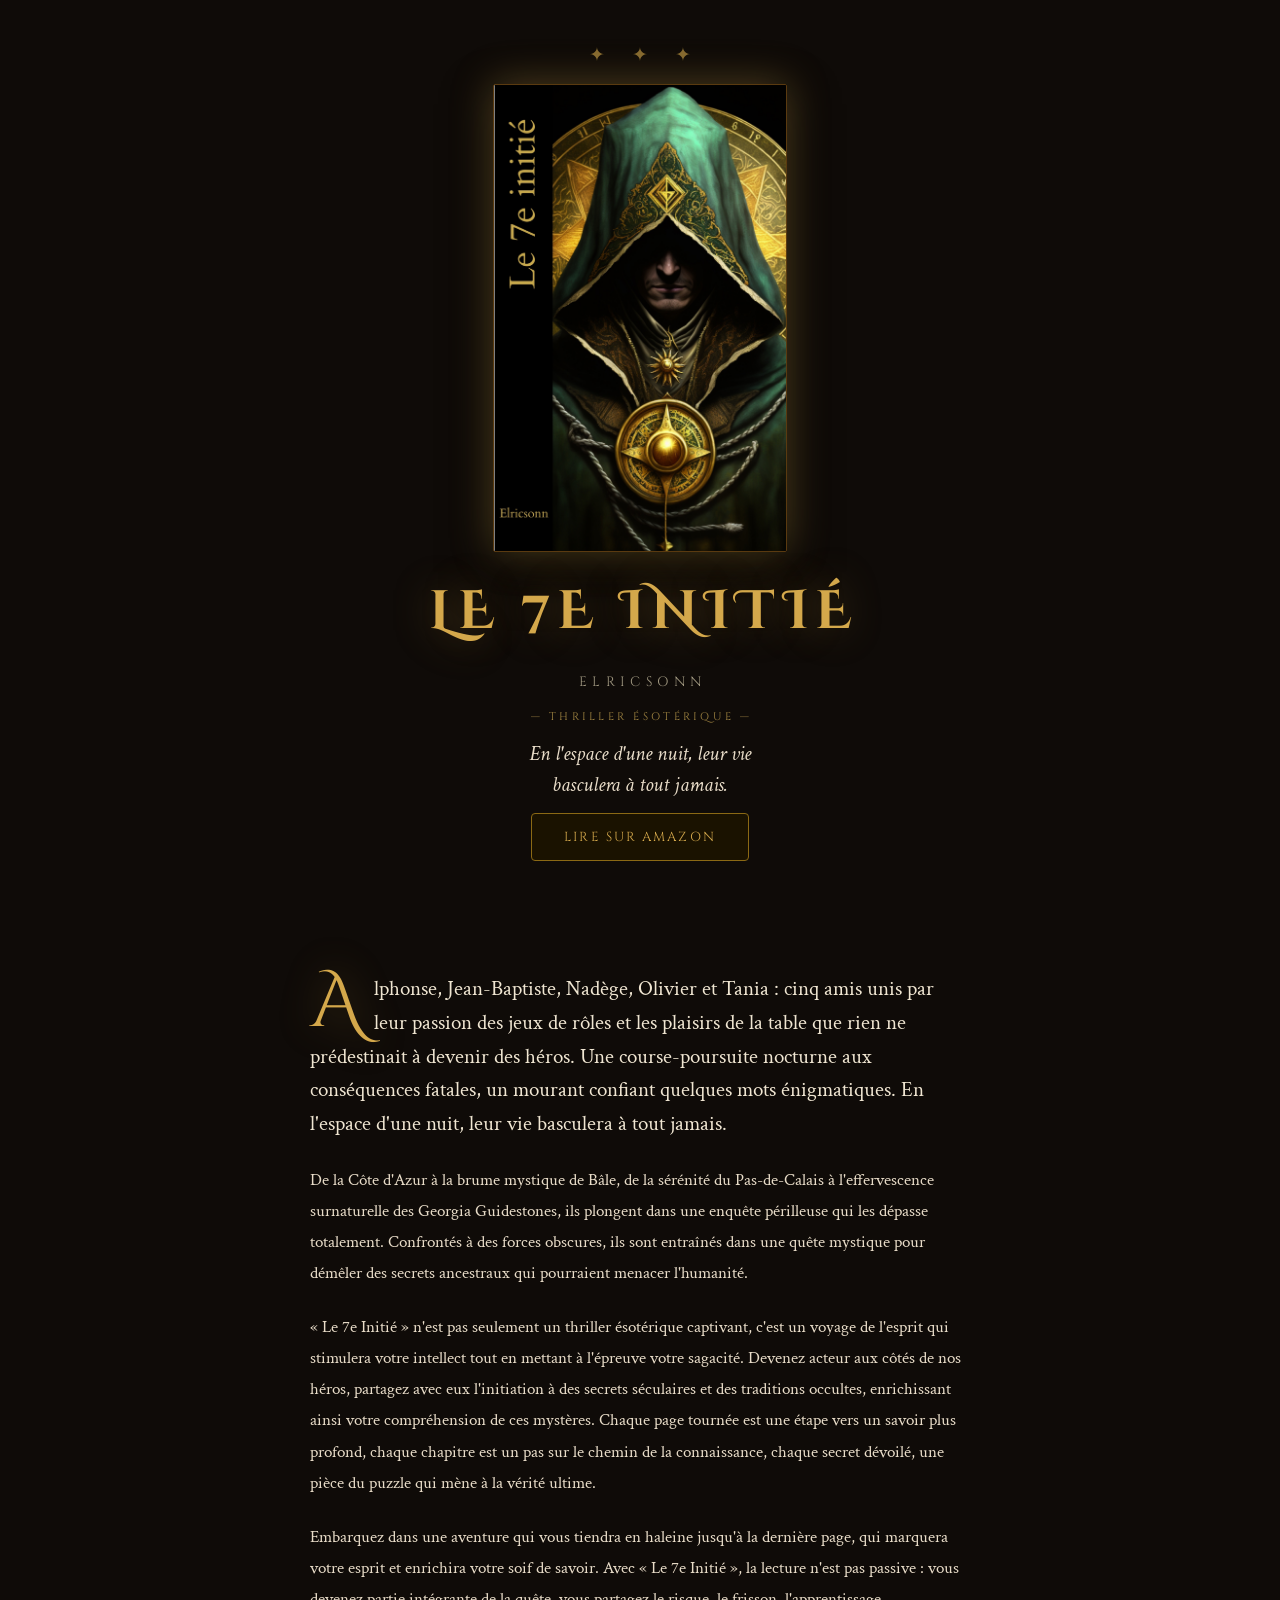
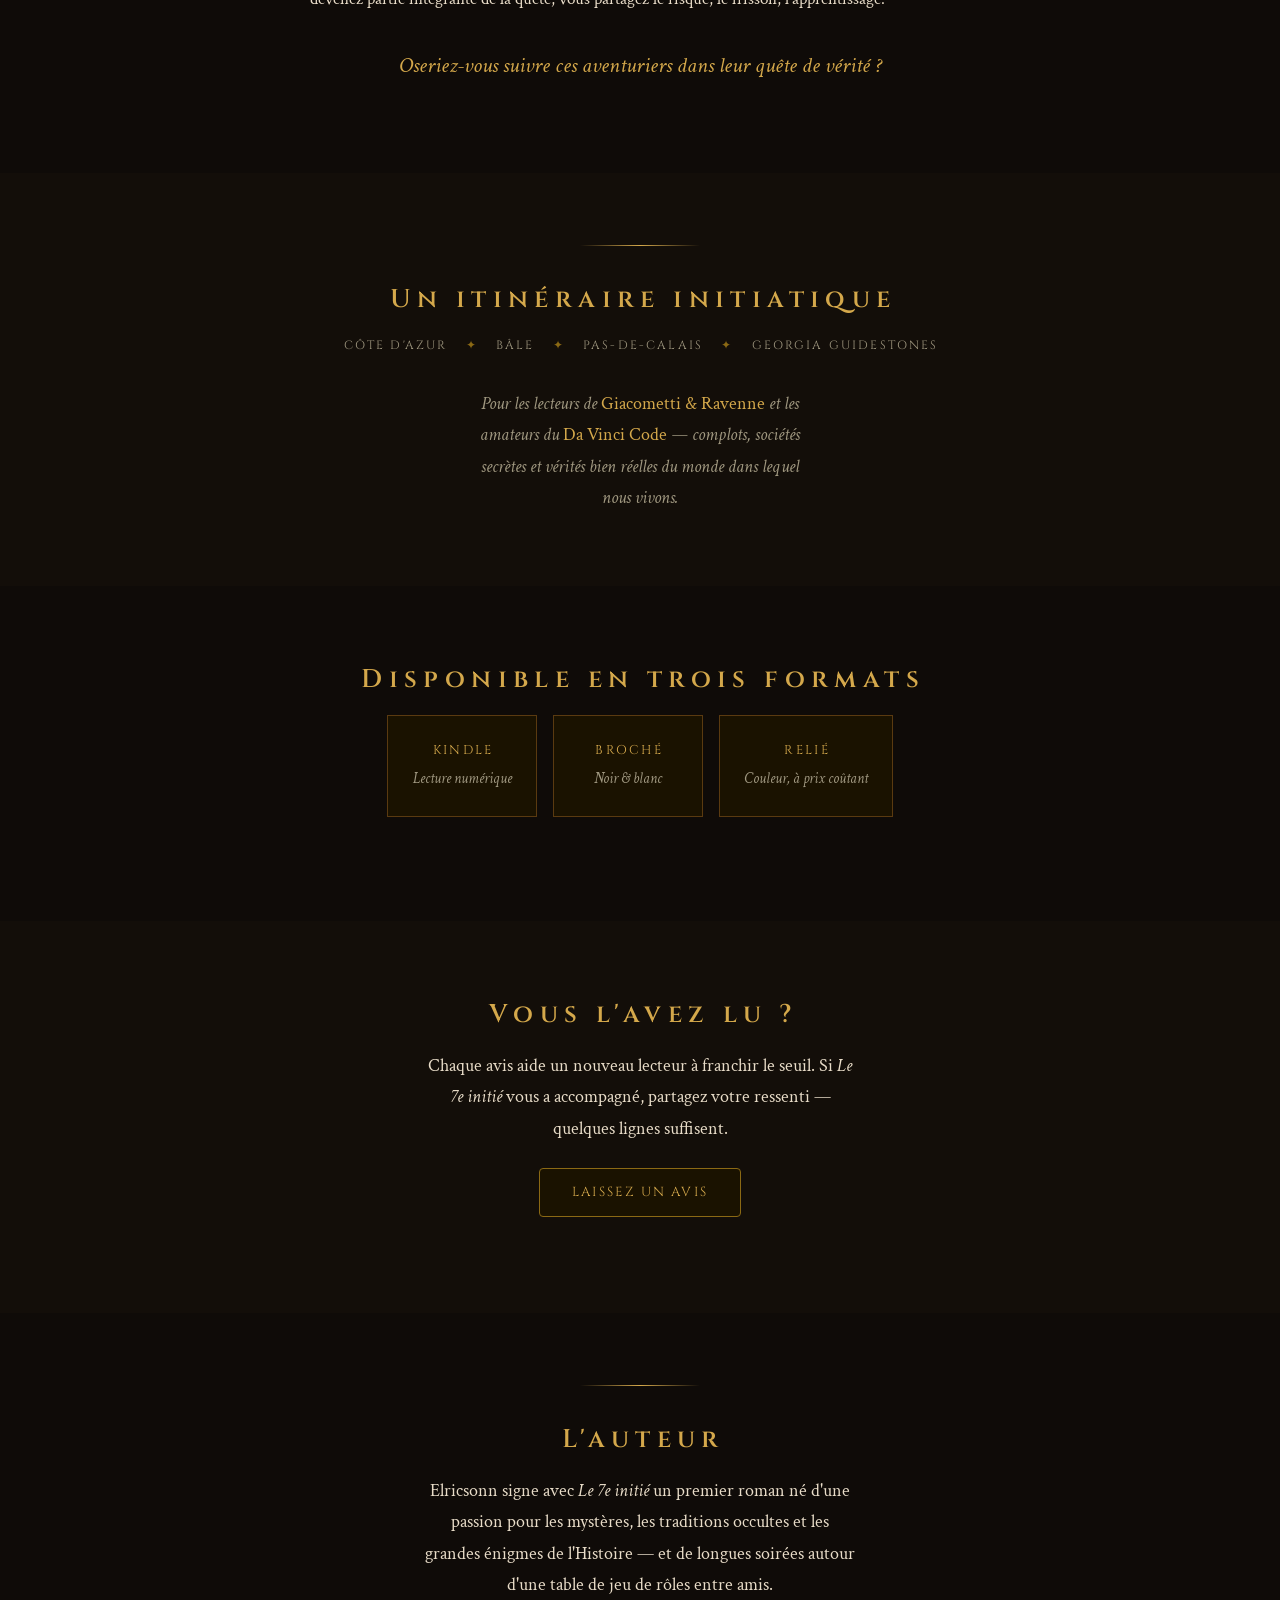
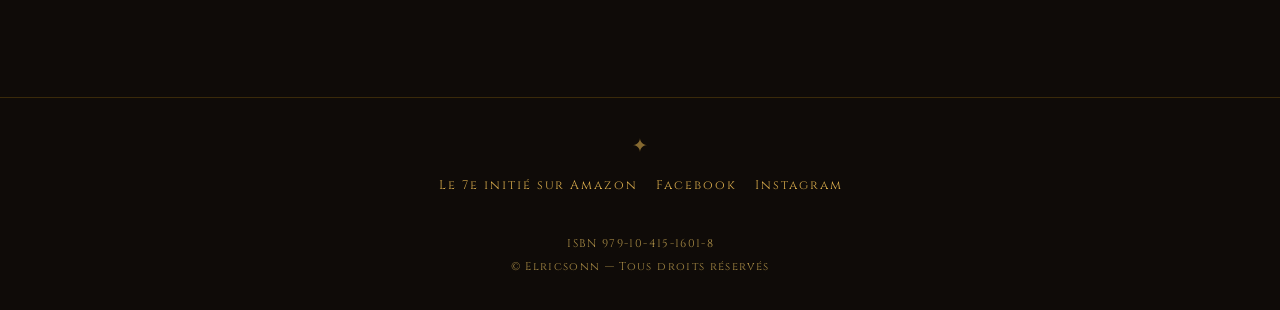
==== commit a773a4e9: "Retire deux ornements décoratifs de la page d'accueil" ====
--- a/index.html
+++ b/index.html
@@ -34,7 +34,6 @@
 
   <section class="recit">
     <div class="wrap">
-      <div class="ornement reveal">&#10022;</div>
       <div class="prose">
         <p class="chapo reveal">Alphonse, Jean-Baptiste, Nadège, Olivier et Tania : cinq amis unis par leur passion des jeux de rôles et les plaisirs de la table que rien ne prédestinait à devenir des héros. Une course-poursuite nocturne aux conséquences fatales, un mourant confiant quelques mots énigmatiques. En l'espace d'une nuit, leur vie basculera à tout jamais.</p>
         <p class="reveal">De la Côte d'Azur à la brume mystique de Bâle, de la sérénité du Pas-de-Calais à l'effervescence surnaturelle des Georgia Guidestones, ils plongent dans une enquête périlleuse qui les dépasse totalement. Confrontés à des forces obscures, ils sont entraînés dans une quête mystique pour démêler des secrets ancestraux qui pourraient menacer l'humanité.</p>
@@ -81,7 +80,6 @@
 
   <section class="section-douce avis">
     <div class="wrap">
-      <div class="ornement reveal">&#10022;</div>
       <h2 class="section-titre reveal">Vous l'avez lu ?</h2>
       <p class="reveal">Chaque avis aide un nouveau lecteur à franchir le seuil. Si <em>Le 7e initié</em> vous a accompagné, partagez votre ressenti &mdash; quelques lignes suffisent.</p>
       <p class="centre reveal"><a class="btn" href="https://www.amazon.fr/7e-initi%C3%A9-Elricsonn/dp/B0D3Y9DV12/ref=tmm_pap_swatch_0#averageCustomerReviewsAnchor" target="_blank" rel="noopener">Laissez un avis</a></p>
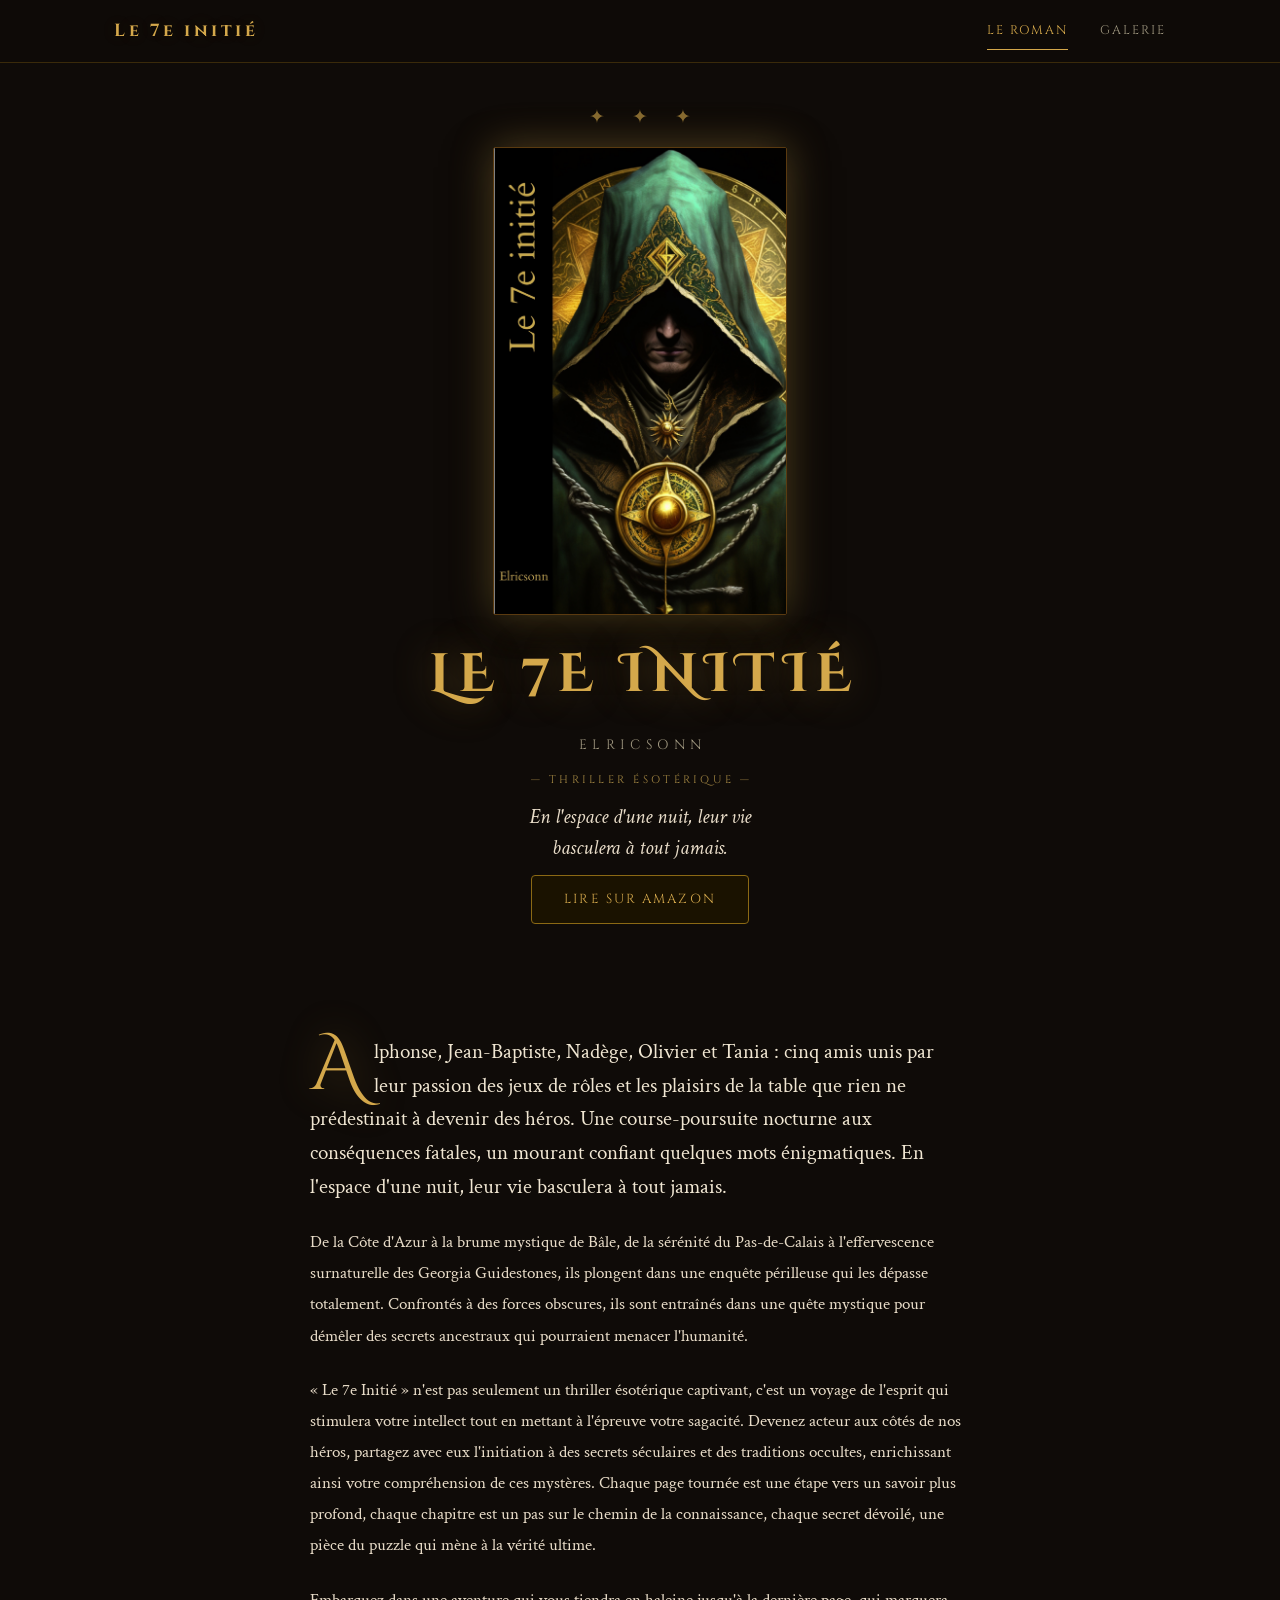
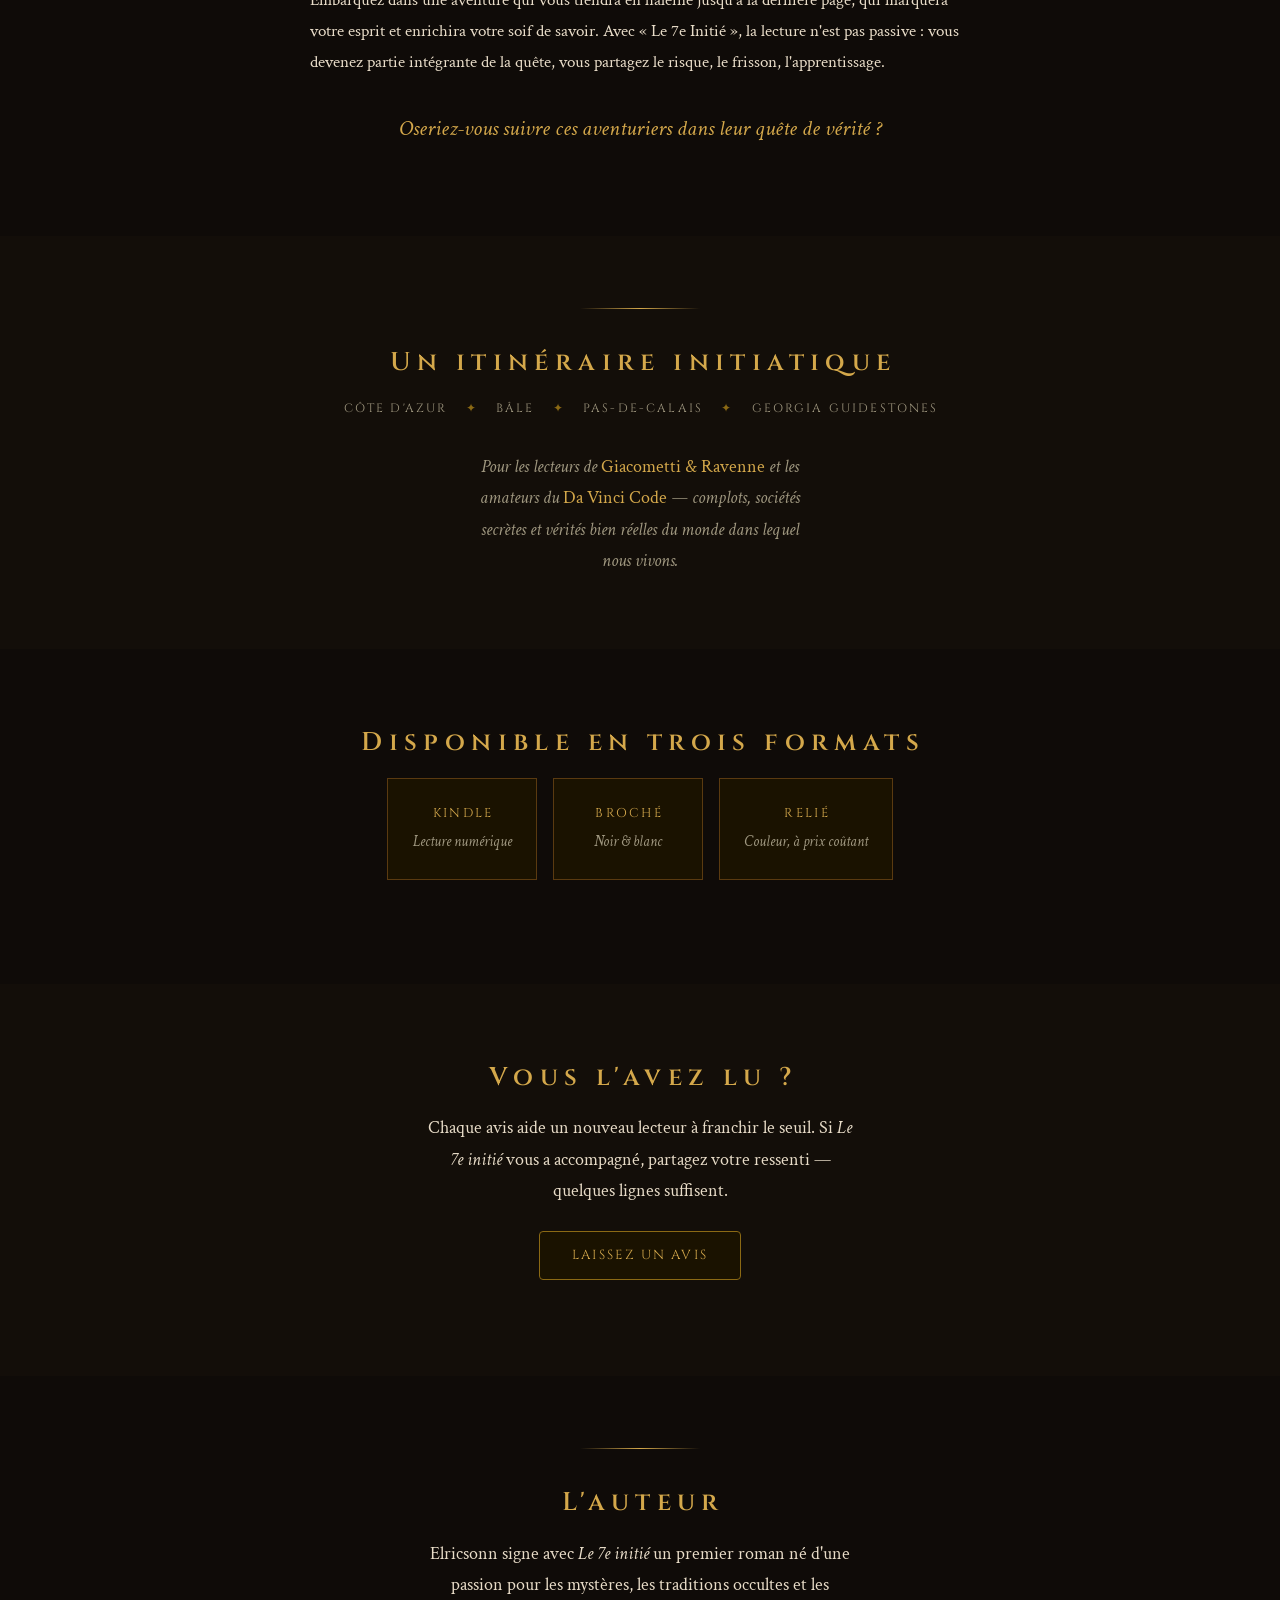
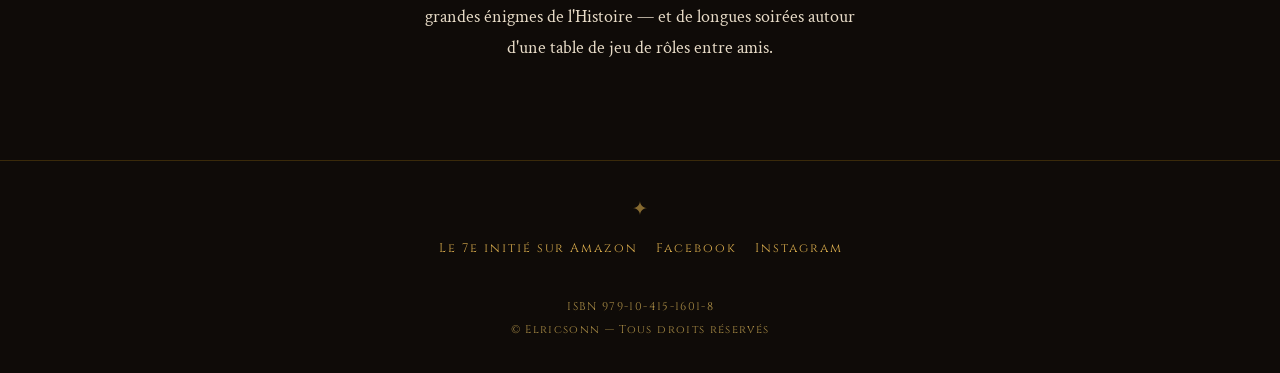
==== commit 35a740ba: "Ajoute une page Galerie et sa barre de navigation galerie.html + 8 images dans assets/galerie/, tout" ====
--- a/index.html
+++ b/index.html
@@ -21,6 +21,16 @@
   <link rel="stylesheet" href="site.css">
 </head>
 <body>
+
+  <header class="entete">
+    <div class="entete-inner contenu contenu-large">
+      <a class="logo" href="index.html">Le 7e initié</a>
+      <nav class="nav">
+        <a href="index.html" aria-current="page">Le roman</a>
+        <a href="galerie.html">Galerie</a>
+      </nav>
+    </div>
+  </header>
 
   <section class="hero">
     <div class="ornement">&#10022; &#10022; &#10022;</div>
--- a/site.css
+++ b/site.css
@@ -165,3 +165,109 @@
 /* À l'impression, rien ne défile : sans ce garde-fou, le PDF ne
    contient que la couverture et 2700px de vide. */
 @media print { .reveal { opacity: 1 !important; transform: none !important; } }
+
+
+/* ════════ Galerie — composition Mondrian ════════
+   Les traits noirs ne sont pas des gouttières uniformes : ce sont des pistes
+   de grille à part entière, de 5 à 16 px, qui donnent son rythme irrégulier
+   à la composition. Les proportions des cases suivent le format des photos
+   (portrait ou paysage) plutôt que l'inverse. */
+.mondrian {
+  display: grid;
+  grid-template-columns: 2.6fr 14px 1.8fr 5px 1.9fr 15px 2.3fr 6px 2.2fr;
+  grid-template-rows: 2.6fr 12px 1.9fr 16px 2.2fr 5px 1.7fr;
+  gap: 0;
+  aspect-ratio: 10.8 / 8.4;
+  background: var(--fond);
+  margin: var(--sp-7) 0;
+}
+.mo-item { margin: 0; overflow: hidden; background: var(--fond-panneau); }
+.mo-item img {
+  width: 100%; height: 100%; object-fit: cover; display: block;
+  transition: transform 0.5s ease;
+}
+.mo-item:hover img { transform: scale(1.04); }
+
+.mo-a1 { grid-area: 1 / 1 / 4 / 2; }
+.mo-a3 { grid-area: 1 / 3 / 2 / 6; }
+.mo-a5 { grid-area: 3 / 3 / 4 / 6; }
+.mo-a2 { grid-area: 1 / 7 / 4 / 8; }
+.mo-a8 { grid-area: 1 / 9 / 4 / 10; }
+.mo-a6 { grid-area: 5 / 1 / 6 / 4; }
+.mo-a7 { grid-area: 7 / 1 / 8 / 4; }
+.mo-a4 { grid-area: 5 / 5 / 8 / 6; }
+
+.mo-c1 { grid-area: 5 / 7 / 6 / 8; background: var(--or); }
+.mo-c2 { grid-area: 5 / 9 / 6 / 10; background: var(--or-profond); }
+.mo-c3 { grid-area: 7 / 7 / 8 / 10; background: var(--fond-panneau); border: 1px solid var(--or-ombre); }
+
+/* Sous 860 px la composition de bureau ne tient plus : neuf colonnes sur un
+   écran de 390 px donneraient des cases de 30 px. On repart de deux colonnes
+   et on libère les proportions. */
+@media (max-width: 860px) {
+  .mondrian {
+    grid-template-columns: 1.15fr 8px 1fr;
+    grid-template-rows: none;
+    grid-auto-rows: minmax(120px, auto);
+    aspect-ratio: auto;
+    gap: 8px 0;
+  }
+  .mondrian > * { grid-area: auto !important; }
+  .mo-a1 { grid-column: 1 / 2; grid-row: span 2; }
+  .mo-a3 { grid-column: 3 / 4; }
+  .mo-a5 { grid-column: 3 / 4; }
+  .mo-a2 { grid-column: 1 / 2; grid-row: span 2; }
+  .mo-a8 { grid-column: 3 / 4; grid-row: span 2; }
+  .mo-a6 { grid-column: 1 / 4; }
+  .mo-a7 { grid-column: 1 / 2; }
+  .mo-a4 { grid-column: 3 / 4; grid-row: span 2; }
+  .mo-c1 { grid-column: 1 / 2; }
+  .mo-c2, .mo-c3 { display: none; }
+}
+
+@media (prefers-reduced-motion: reduce) {
+  .mo-item img { transition: none; }
+  .mo-item:hover img { transform: none; }
+}
+
+
+/* Visionneuse ---------------------------------------------------- */
+.mo-item { border: 0; padding: 0; cursor: zoom-in; }
+.mo-item:focus-visible { outline: 2px solid var(--or); outline-offset: -2px; }
+.visionneuse {
+  position: fixed; inset: 0; z-index: 200;
+  display: flex; align-items: center; justify-content: center;
+  padding: var(--sp-5);
+  background: rgba(15, 11, 8, 0.94);
+}
+.visionneuse[hidden] { display: none; }
+.visionneuse img {
+  max-width: 100%; max-height: 100%;
+  border: 1px solid var(--or-profond);
+  border-radius: var(--r-md);
+}
+.visionneuse-fermer {
+  position: absolute; top: var(--sp-5); right: var(--sp-5);
+  width: 44px; height: 44px;
+  font-size: 1.6rem; line-height: 1;
+  color: var(--or); background: transparent;
+  border: 1px solid var(--or-fonce); border-radius: var(--r-md);
+  cursor: pointer;
+}
+.visionneuse-fermer:hover { background: rgba(212, 168, 75, 0.1); border-color: var(--or); }
+
+.visionneuse-nav {
+  position: absolute; top: 50%; transform: translateY(-50%);
+  width: 52px; height: 52px;
+  font-size: 2rem; line-height: 1;
+  color: var(--or); background: rgba(15, 11, 8, 0.6);
+  border: 1px solid var(--or-fonce); border-radius: var(--r-md);
+  cursor: pointer;
+}
+.visionneuse-nav:hover { background: rgba(212, 168, 75, 0.14); border-color: var(--or); }
+.visionneuse-prec { left: var(--sp-5); }
+.visionneuse-suiv { right: var(--sp-5); }
+@media (max-width: 640px) {
+  .visionneuse-prec { left: var(--sp-3); }
+  .visionneuse-suiv { right: var(--sp-3); }
+}
